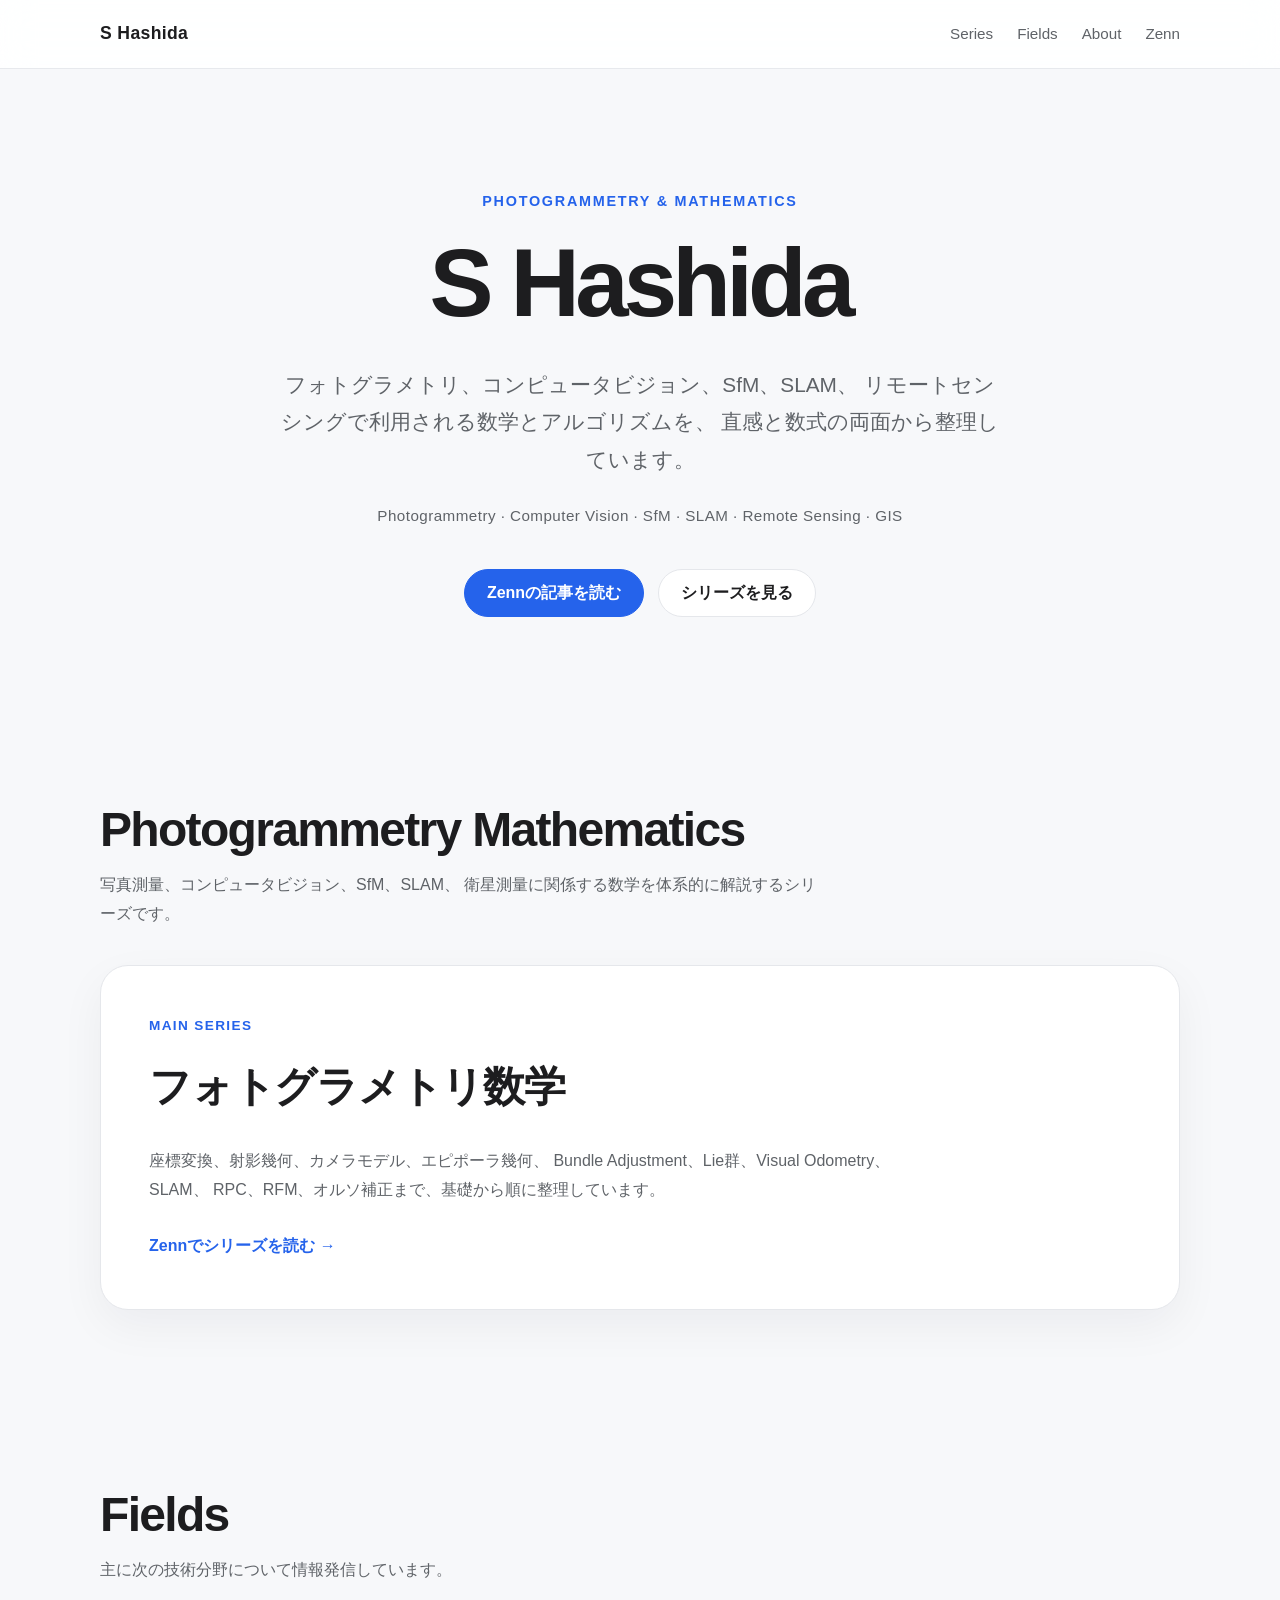
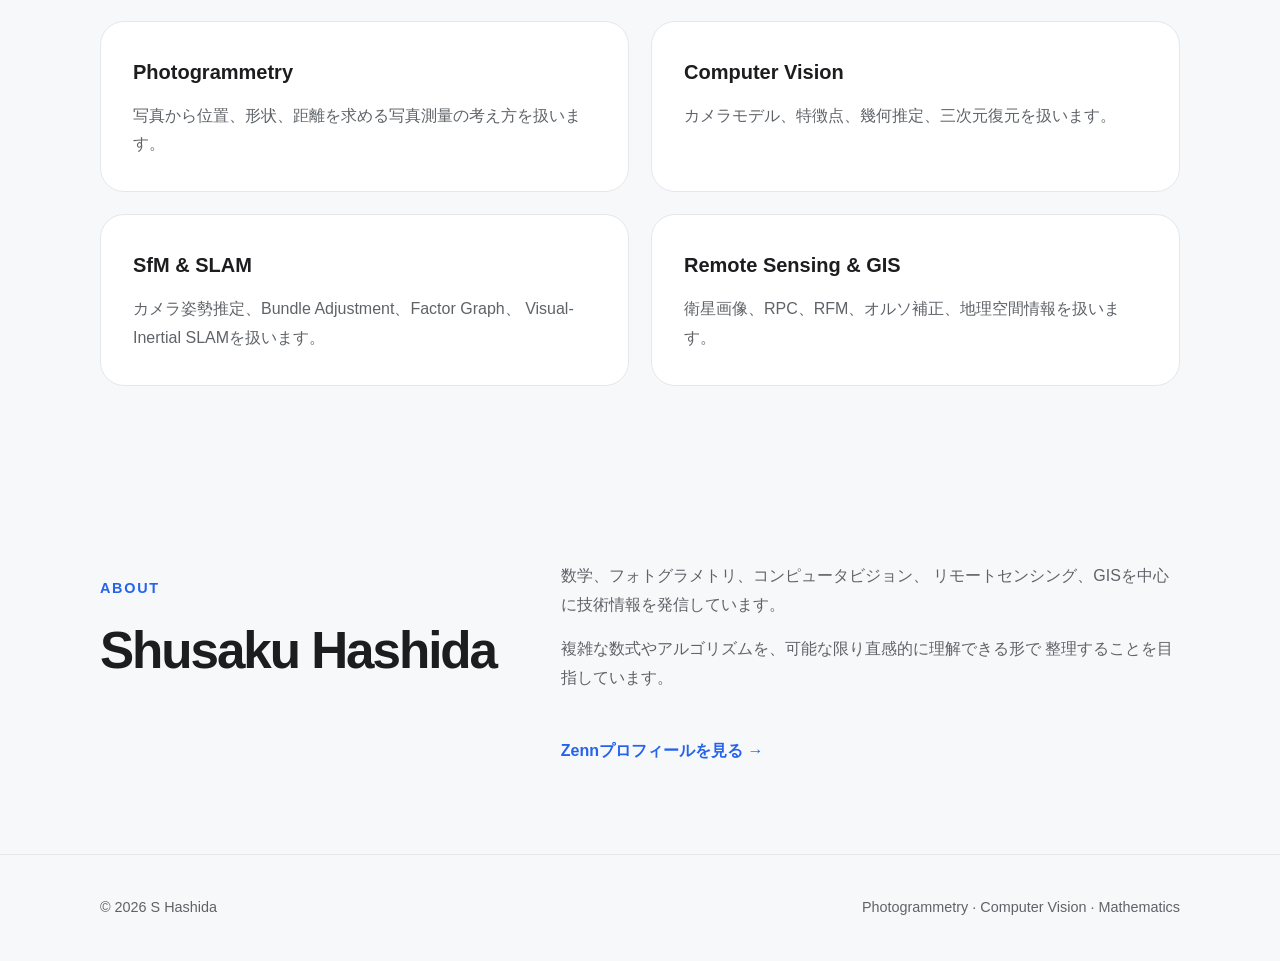
==== index.html @ d68ad39d "Update index.html" ====
<!DOCTYPE html>
<html lang="ja">
<head>
    <meta charset="UTF-8">

    <meta name="viewport" content="width=device-width, initial-scale=1.0">

    <title>S Hashida | Photogrammetry, Computer Vision and Mathematics</title>

    <meta
        name="description"
        content="S Hashidaによる、フォトグラメトリ、コンピュータビジョン、SfM、SLAM、リモートセンシング、数学に関する技術情報サイトです。"
    >

    <meta name="author" content="Shusaku Hashida">

    <style>
        :root {
            --background: #f7f8fa;
            --surface: #ffffff;
            --text: #1d1d1f;
            --subtext: #5f6368;
            --border: #e5e7eb;
            --accent: #2563eb;
            --accent-hover: #1d4ed8;
            --max-width: 1080px;
        }

        * {
            box-sizing: border-box;
        }

        html {
            scroll-behavior: smooth;
        }

        body {
            margin: 0;
            background: var(--background);
            color: var(--text);
            font-family:
                -apple-system,
                BlinkMacSystemFont,
                "Segoe UI",
                "Hiragino Kaku Gothic ProN",
                "Hiragino Sans",
                "Yu Gothic",
                Meiryo,
                sans-serif;
            line-height: 1.8;
        }

        a {
            color: inherit;
            text-decoration: none;
        }

        .container {
            width: min(calc(100% - 40px), var(--max-width));
            margin: 0 auto;
        }

        header {
            position: sticky;
            top: 0;
            z-index: 10;
            border-bottom: 1px solid rgba(229, 231, 235, 0.9);
            background: rgba(255, 255, 255, 0.88);
            backdrop-filter: blur(16px);
        }

        .header-inner {
            min-height: 68px;
            display: flex;
            align-items: center;
            justify-content: space-between;
            gap: 24px;
        }

        .logo {
            font-size: 1.1rem;
            font-weight: 700;
            letter-spacing: 0.02em;
        }

        nav {
            display: flex;
            align-items: center;
            gap: 24px;
            font-size: 0.95rem;
            color: var(--subtext);
        }

        nav a:hover {
            color: var(--text);
        }

        .hero {
            padding: 120px 0 96px;
            text-align: center;
        }

        .eyebrow {
            margin-bottom: 18px;
            color: var(--accent);
            font-size: 0.9rem;
            font-weight: 700;
            letter-spacing: 0.12em;
            text-transform: uppercase;
        }

        h1 {
            margin: 0;
            font-size: clamp(3rem, 9vw, 6rem);
            line-height: 1.05;
            letter-spacing: -0.05em;
        }

        .hero-description {
            max-width: 720px;
            margin: 32px auto 0;
            color: var(--subtext);
            font-size: clamp(1.05rem, 2.2vw, 1.3rem);
        }

        .keywords {
            margin-top: 24px;
            color: var(--subtext);
            font-size: 0.95rem;
            letter-spacing: 0.03em;
        }

        .buttons {
            display: flex;
            flex-wrap: wrap;
            justify-content: center;
            gap: 14px;
            margin-top: 40px;
        }

        .button {
            display: inline-flex;
            min-height: 48px;
            align-items: center;
            justify-content: center;
            padding: 0 22px;
            border: 1px solid var(--border);
            border-radius: 999px;
            background: var(--surface);
            font-weight: 600;
            transition:
                transform 0.2s ease,
                box-shadow 0.2s ease,
                background 0.2s ease;
        }

        .button:hover {
            transform: translateY(-2px);
            box-shadow: 0 10px 25px rgba(15, 23, 42, 0.09);
        }

        .button-primary {
            border-color: var(--accent);
            background: var(--accent);
            color: #ffffff;
        }

        .button-primary:hover {
            background: var(--accent-hover);
        }

        section {
            padding: 88px 0;
        }

        .section-heading {
            max-width: 720px;
            margin-bottom: 36px;
        }

        .section-heading h2 {
            margin: 0 0 12px;
            font-size: clamp(2rem, 5vw, 3rem);
            line-height: 1.2;
            letter-spacing: -0.035em;
        }

        .section-heading p {
            margin: 0;
            color: var(--subtext);
        }

        .feature {
            padding: 48px;
            border: 1px solid var(--border);
            border-radius: 28px;
            background: var(--surface);
            box-shadow: 0 16px 45px rgba(15, 23, 42, 0.05);
        }

        .feature-label {
            margin-bottom: 12px;
            color: var(--accent);
            font-size: 0.85rem;
            font-weight: 700;
            letter-spacing: 0.1em;
            text-transform: uppercase;
        }

        .feature h3 {
            margin: 0;
            font-size: clamp(1.8rem, 4vw, 2.6rem);
            letter-spacing: -0.03em;
        }

        .feature p {
            max-width: 760px;
            margin: 22px 0 0;
            color: var(--subtext);
        }

        .feature-link {
            display: inline-block;
            margin-top: 28px;
            color: var(--accent);
            font-weight: 700;
        }

        .feature-link:hover {
            text-decoration: underline;
        }

        .grid {
            display: grid;
            grid-template-columns: repeat(2, minmax(0, 1fr));
            gap: 22px;
        }

        .card {
            padding: 32px;
            border: 1px solid var(--border);
            border-radius: 24px;
            background: var(--surface);
        }

        .card h3 {
            margin: 0 0 12px;
            font-size: 1.25rem;
        }

        .card p {
            margin: 0;
            color: var(--subtext);
        }

        .about {
            display: grid;
            grid-template-columns: 0.8fr 1.2fr;
            gap: 48px;
            align-items: start;
        }

        .about-name {
            margin: 0;
            font-size: clamp(2rem, 5vw, 3.2rem);
            line-height: 1.2;
            letter-spacing: -0.04em;
        }

        .about-text p {
            margin-top: 0;
            color: var(--subtext);
        }

        footer {
            padding: 40px 0;
            border-top: 1px solid var(--border);
            color: var(--subtext);
            font-size: 0.9rem;
        }

        .footer-inner {
            display: flex;
            justify-content: space-between;
            gap: 20px;
        }

        @media (max-width: 760px) {
            nav {
                display: none;
            }

            .hero {
                padding: 88px 0 72px;
            }

            section {
                padding: 64px 0;
            }

            .feature {
                padding: 30px;
                border-radius: 22px;
            }

            .grid,
            .about {
                grid-template-columns: 1fr;
            }

            .footer-inner {
                flex-direction: column;
            }
        }
    </style>
</head>

<body>

<header>
    <div class="container header-inner">
        <a class="logo" href="#">S Hashida</a>

        <nav aria-label="メインナビゲーション">
            <a href="#series">Series</a>
            <a href="#fields">Fields</a>
            <a href="#about">About</a>
            <a href="https://zenn.dev/s_hashida" target="_blank" rel="noopener noreferrer">
                Zenn
            </a>
        </nav>
    </div>
</header>

<main>

    <section class="hero">
        <div class="container">
            <div class="eyebrow">Photogrammetry & Mathematics</div>

            <h1>S Hashida</h1>

            <p class="hero-description">
                フォトグラメトリ、コンピュータビジョン、SfM、SLAM、
                リモートセンシングで利用される数学とアルゴリズムを、
                直感と数式の両面から整理しています。
            </p>

            <p class="keywords">
                Photogrammetry · Computer Vision · SfM · SLAM · Remote Sensing · GIS
            </p>

            <div class="buttons">
                <a
                    class="button button-primary"
                    href="https://zenn.dev/s_hashida"
                    target="_blank"
                    rel="noopener noreferrer"
                >
                    Zennの記事を読む
                </a>

                <a class="button" href="#series">
                    シリーズを見る
                </a>
            </div>
        </div>
    </section>

    <section id="series">
        <div class="container">
            <div class="section-heading">
                <h2>Photogrammetry Mathematics</h2>

                <p>
                    写真測量、コンピュータビジョン、SfM、SLAM、
                    衛星測量に関係する数学を体系的に解説するシリーズです。
                </p>
            </div>

            <article class="feature">
                <div class="feature-label">Main Series</div>

                <h3>フォトグラメトリ数学</h3>

                <p>
                    座標変換、射影幾何、カメラモデル、エピポーラ幾何、
                    Bundle Adjustment、Lie群、Visual Odometry、SLAM、
                    RPC、RFM、オルソ補正まで、基礎から順に整理しています。
                </p>

                <a
                    class="feature-link"
                    href="https://zenn.dev/s_hashida"
                    target="_blank"
                    rel="noopener noreferrer"
                >
                    Zennでシリーズを読む →
                </a>
            </article>
        </div>
    </section>

    <section id="fields">
        <div class="container">
            <div class="section-heading">
                <h2>Fields</h2>

                <p>
                    主に次の技術分野について情報発信しています。
                </p>
            </div>

            <div class="grid">
                <article class="card">
                    <h3>Photogrammetry</h3>

                    <p>
                        写真から位置、形状、距離を求める写真測量の考え方を扱います。
                    </p>
                </article>

                <article class="card">
                    <h3>Computer Vision</h3>

                    <p>
                        カメラモデル、特徴点、幾何推定、三次元復元を扱います。
                    </p>
                </article>

                <article class="card">
                    <h3>SfM & SLAM</h3>

                    <p>
                        カメラ姿勢推定、Bundle Adjustment、Factor Graph、
                        Visual-Inertial SLAMを扱います。
                    </p>
                </article>

                <article class="card">
                    <h3>Remote Sensing & GIS</h3>

                    <p>
                        衛星画像、RPC、RFM、オルソ補正、地理空間情報を扱います。
                    </p>
                </article>
            </div>
        </div>
    </section>

    <section id="about">
        <div class="container about">
            <div>
                <p class="eyebrow">About</p>

                <h2 class="about-name">Shusaku Hashida</h2>
            </div>

            <div class="about-text">
                <p>
                    数学、フォトグラメトリ、コンピュータビジョン、
                    リモートセンシング、GISを中心に技術情報を発信しています。
                </p>

                <p>
                    複雑な数式やアルゴリズムを、可能な限り直感的に理解できる形で
                    整理することを目指しています。
                </p>

                <a
                    class="feature-link"
                    href="https://zenn.dev/s_hashida"
                    target="_blank"
                    rel="noopener noreferrer"
                >
                    Zennプロフィールを見る →
                </a>
            </div>
        </div>
    </section>

</main>

<footer>
    <div class="container footer-inner">
        <span>© 2026 S Hashida</span>

        <span>Photogrammetry · Computer Vision · Mathematics</span>
    </div>
</footer>

</body>
</html>
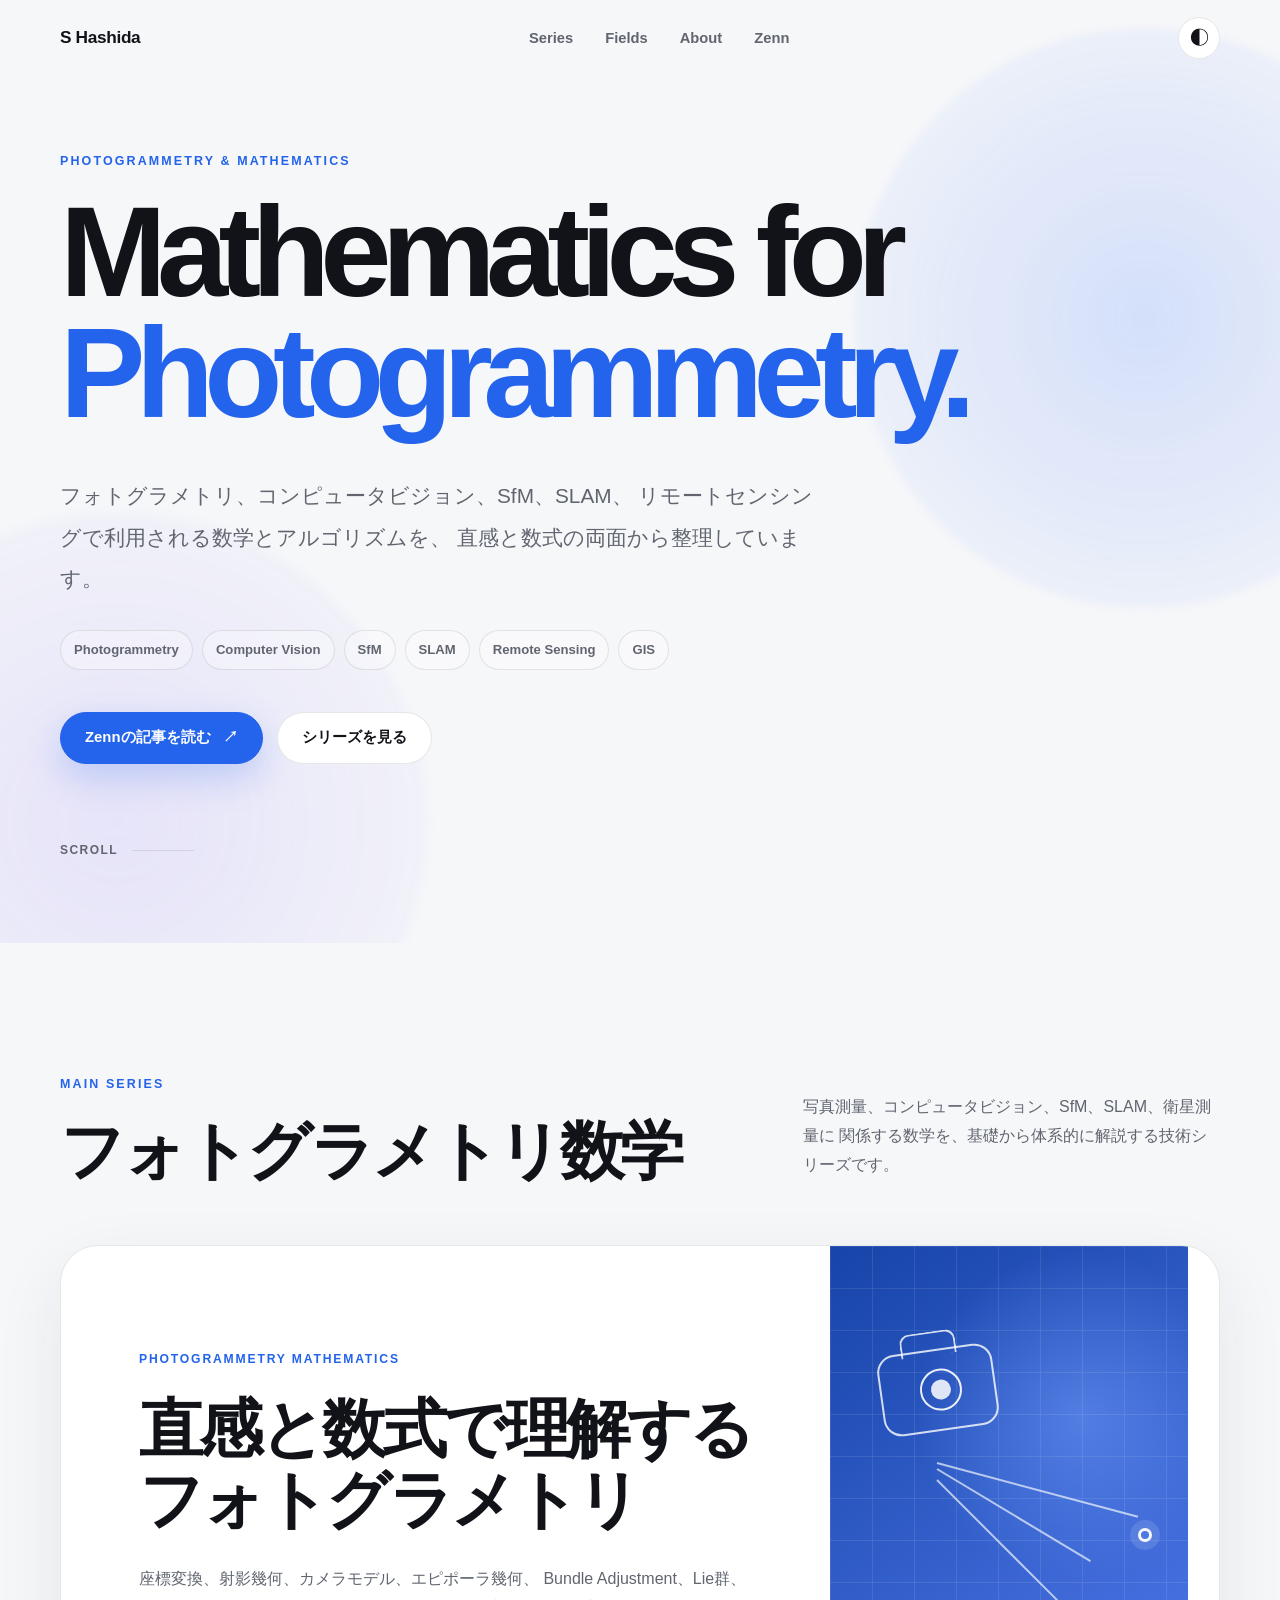
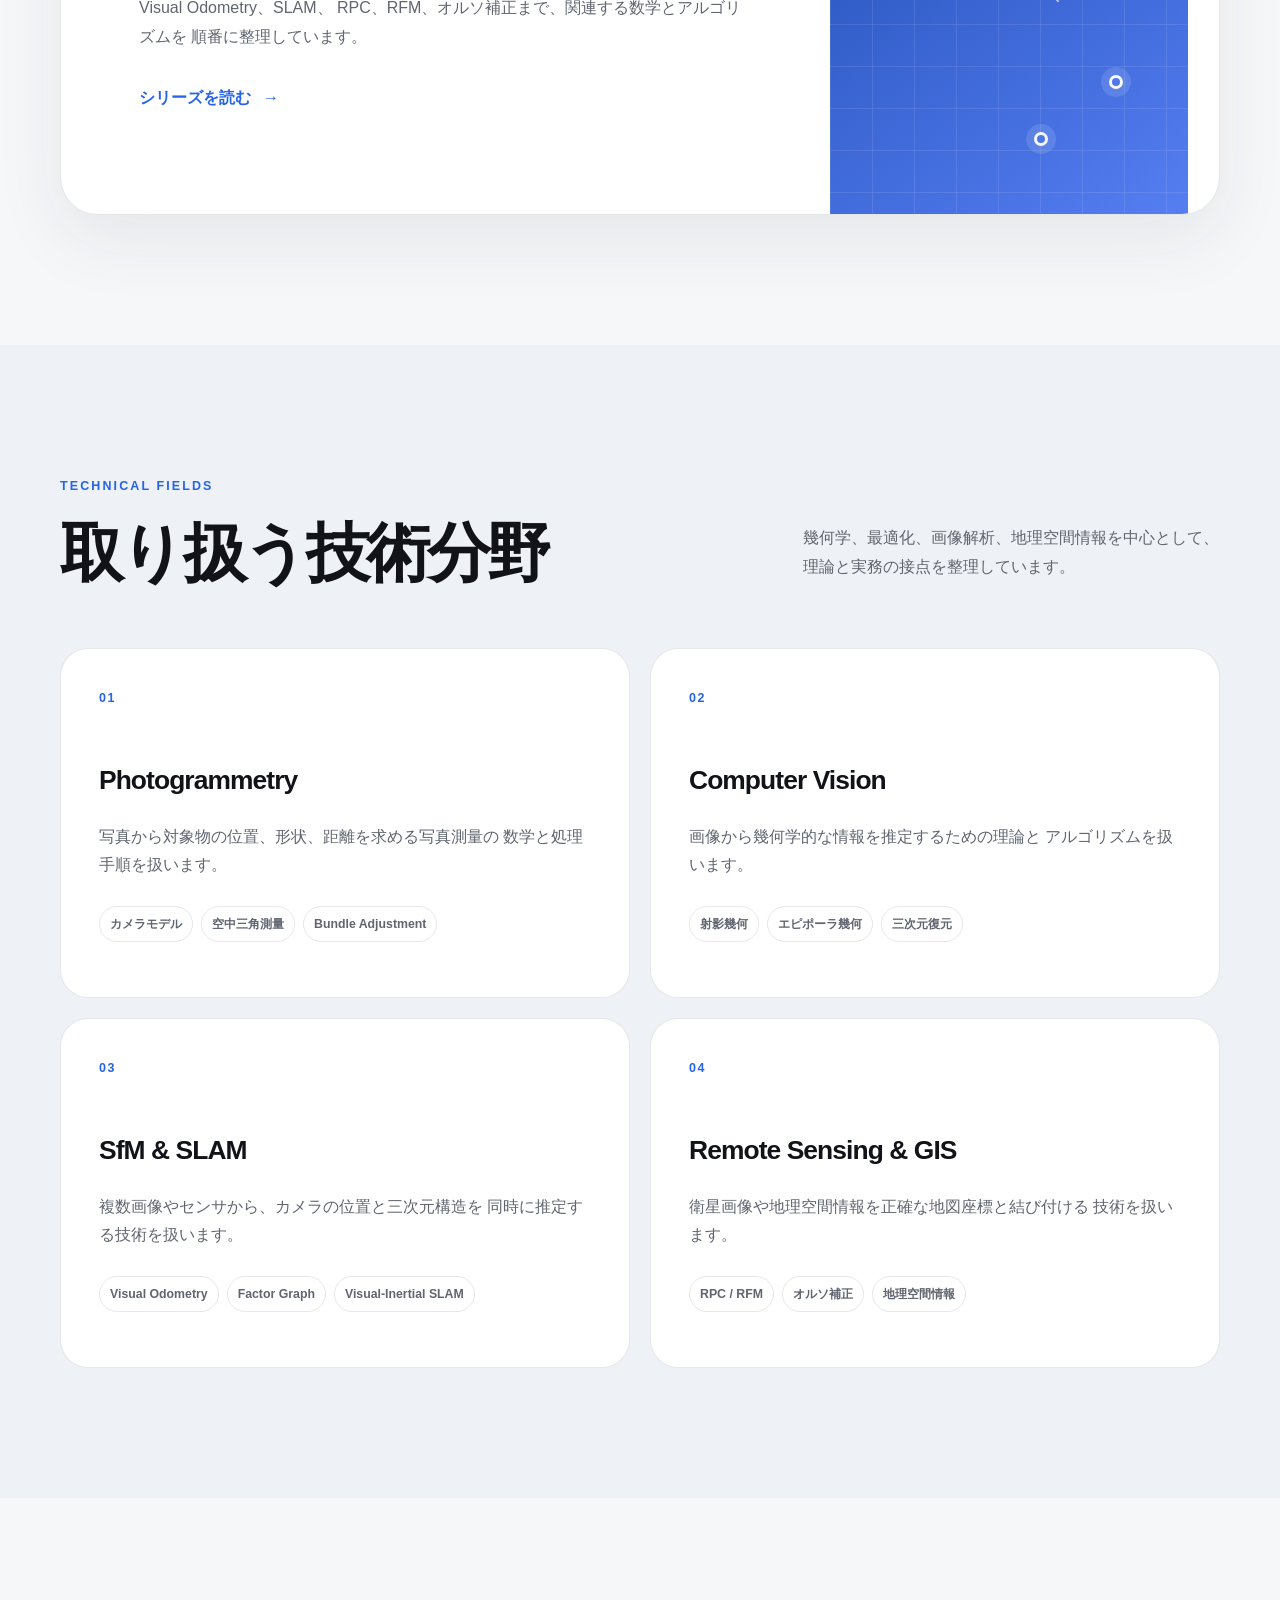
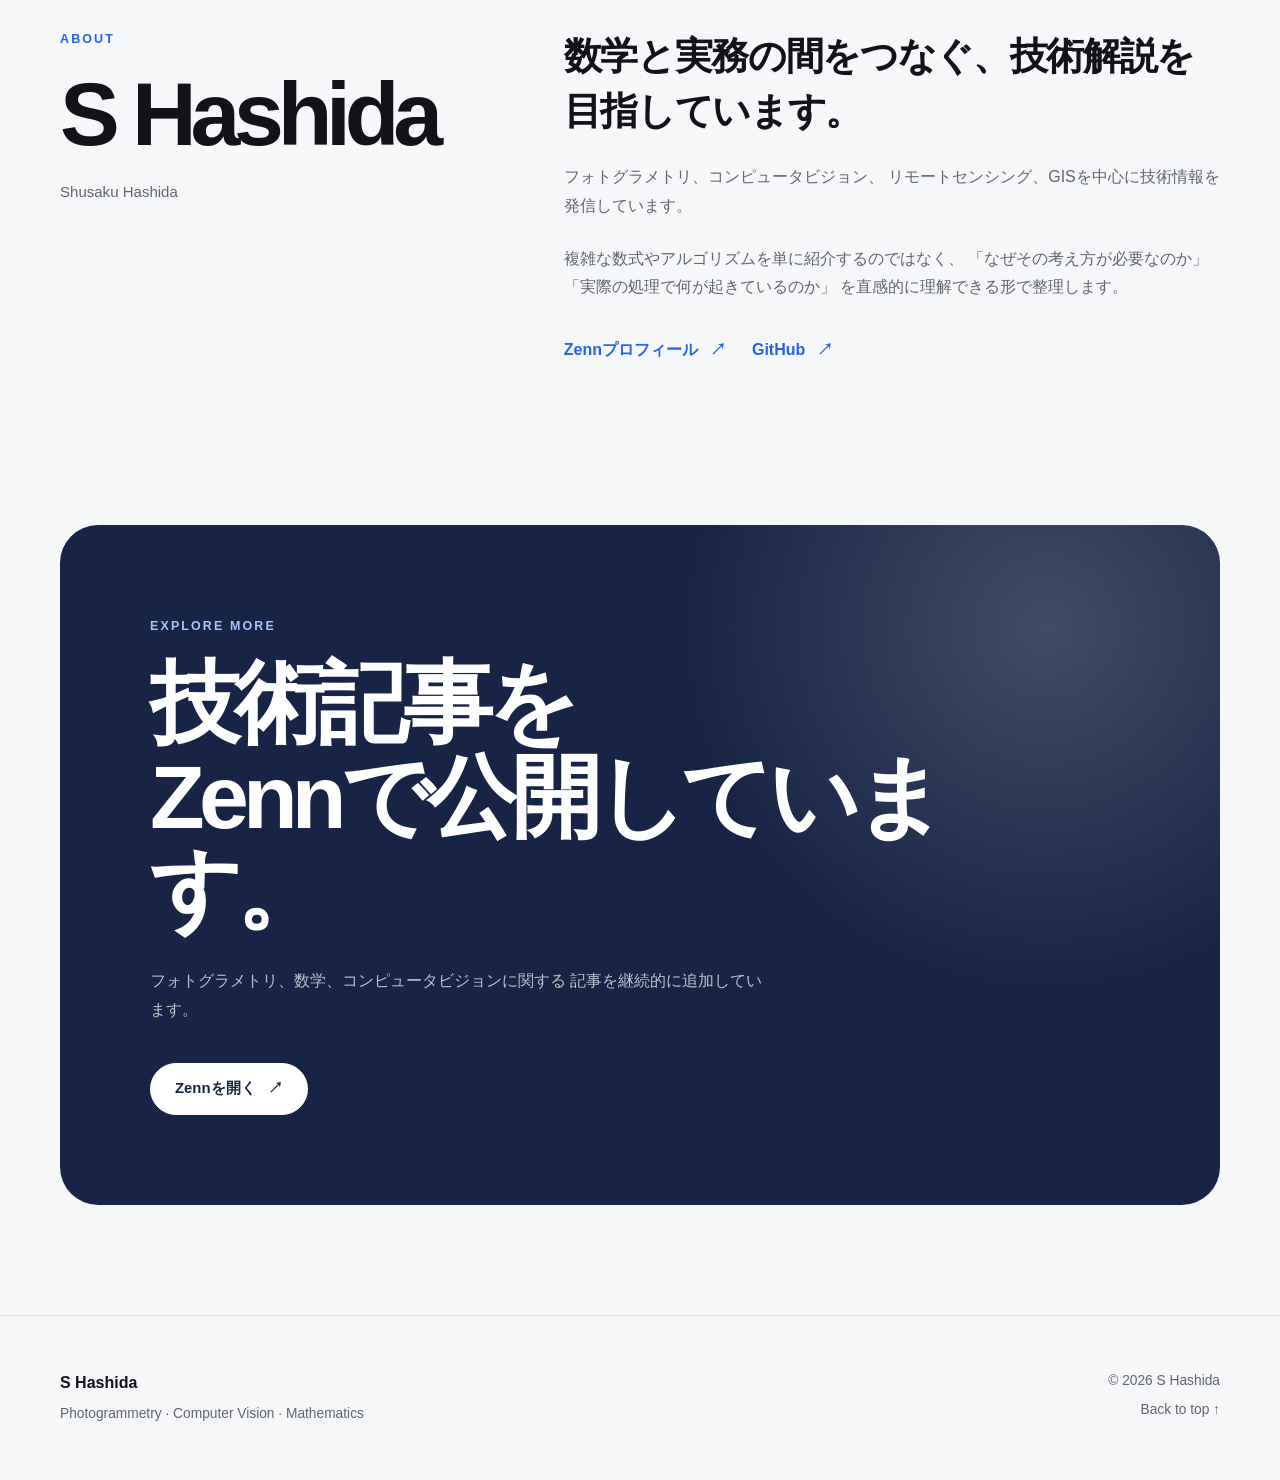
==== commit 320ce8bc: "Redesign portfolio top page" ====
--- a/index.html
+++ b/index.html
@@ -9,336 +9,105 @@
 
     <meta
         name="description"
-        content="S Hashidaによる、フォトグラメトリ、コンピュータビジョン、SfM、SLAM、リモートセンシング、数学に関する技術情報サイトです。"
+        content="S Hashidaによる、フォトグラメトリ、コンピュータビジョン、SfM、SLAM、リモートセンシング、GIS、数学に関する技術情報サイトです。"
     >
 
     <meta name="author" content="Shusaku Hashida">
 
-    <style>
-        :root {
-            --background: #f7f8fa;
-            --surface: #ffffff;
-            --text: #1d1d1f;
-            --subtext: #5f6368;
-            --border: #e5e7eb;
-            --accent: #2563eb;
-            --accent-hover: #1d4ed8;
-            --max-width: 1080px;
-        }
-
-        * {
-            box-sizing: border-box;
-        }
-
-        html {
-            scroll-behavior: smooth;
-        }
-
-        body {
-            margin: 0;
-            background: var(--background);
-            color: var(--text);
-            font-family:
-                -apple-system,
-                BlinkMacSystemFont,
-                "Segoe UI",
-                "Hiragino Kaku Gothic ProN",
-                "Hiragino Sans",
-                "Yu Gothic",
-                Meiryo,
-                sans-serif;
-            line-height: 1.8;
-        }
-
-        a {
-            color: inherit;
-            text-decoration: none;
-        }
-
-        .container {
-            width: min(calc(100% - 40px), var(--max-width));
-            margin: 0 auto;
-        }
-
-        header {
-            position: sticky;
-            top: 0;
-            z-index: 10;
-            border-bottom: 1px solid rgba(229, 231, 235, 0.9);
-            background: rgba(255, 255, 255, 0.88);
-            backdrop-filter: blur(16px);
-        }
-
-        .header-inner {
-            min-height: 68px;
-            display: flex;
-            align-items: center;
-            justify-content: space-between;
-            gap: 24px;
-        }
-
-        .logo {
-            font-size: 1.1rem;
-            font-weight: 700;
-            letter-spacing: 0.02em;
-        }
-
-        nav {
-            display: flex;
-            align-items: center;
-            gap: 24px;
-            font-size: 0.95rem;
-            color: var(--subtext);
-        }
-
-        nav a:hover {
-            color: var(--text);
-        }
-
-        .hero {
-            padding: 120px 0 96px;
-            text-align: center;
-        }
-
-        .eyebrow {
-            margin-bottom: 18px;
-            color: var(--accent);
-            font-size: 0.9rem;
-            font-weight: 700;
-            letter-spacing: 0.12em;
-            text-transform: uppercase;
-        }
-
-        h1 {
-            margin: 0;
-            font-size: clamp(3rem, 9vw, 6rem);
-            line-height: 1.05;
-            letter-spacing: -0.05em;
-        }
-
-        .hero-description {
-            max-width: 720px;
-            margin: 32px auto 0;
-            color: var(--subtext);
-            font-size: clamp(1.05rem, 2.2vw, 1.3rem);
-        }
-
-        .keywords {
-            margin-top: 24px;
-            color: var(--subtext);
-            font-size: 0.95rem;
-            letter-spacing: 0.03em;
-        }
-
-        .buttons {
-            display: flex;
-            flex-wrap: wrap;
-            justify-content: center;
-            gap: 14px;
-            margin-top: 40px;
-        }
-
-        .button {
-            display: inline-flex;
-            min-height: 48px;
-            align-items: center;
-            justify-content: center;
-            padding: 0 22px;
-            border: 1px solid var(--border);
-            border-radius: 999px;
-            background: var(--surface);
-            font-weight: 600;
-            transition:
-                transform 0.2s ease,
-                box-shadow 0.2s ease,
-                background 0.2s ease;
-        }
-
-        .button:hover {
-            transform: translateY(-2px);
-            box-shadow: 0 10px 25px rgba(15, 23, 42, 0.09);
-        }
-
-        .button-primary {
-            border-color: var(--accent);
-            background: var(--accent);
-            color: #ffffff;
-        }
-
-        .button-primary:hover {
-            background: var(--accent-hover);
-        }
-
-        section {
-            padding: 88px 0;
-        }
-
-        .section-heading {
-            max-width: 720px;
-            margin-bottom: 36px;
-        }
-
-        .section-heading h2 {
-            margin: 0 0 12px;
-            font-size: clamp(2rem, 5vw, 3rem);
-            line-height: 1.2;
-            letter-spacing: -0.035em;
-        }
-
-        .section-heading p {
-            margin: 0;
-            color: var(--subtext);
-        }
-
-        .feature {
-            padding: 48px;
-            border: 1px solid var(--border);
-            border-radius: 28px;
-            background: var(--surface);
-            box-shadow: 0 16px 45px rgba(15, 23, 42, 0.05);
-        }
-
-        .feature-label {
-            margin-bottom: 12px;
-            color: var(--accent);
-            font-size: 0.85rem;
-            font-weight: 700;
-            letter-spacing: 0.1em;
-            text-transform: uppercase;
-        }
-
-        .feature h3 {
-            margin: 0;
-            font-size: clamp(1.8rem, 4vw, 2.6rem);
-            letter-spacing: -0.03em;
-        }
-
-        .feature p {
-            max-width: 760px;
-            margin: 22px 0 0;
-            color: var(--subtext);
-        }
-
-        .feature-link {
-            display: inline-block;
-            margin-top: 28px;
-            color: var(--accent);
-            font-weight: 700;
-        }
-
-        .feature-link:hover {
-            text-decoration: underline;
-        }
-
-        .grid {
-            display: grid;
-            grid-template-columns: repeat(2, minmax(0, 1fr));
-            gap: 22px;
-        }
-
-        .card {
-            padding: 32px;
-            border: 1px solid var(--border);
-            border-radius: 24px;
-            background: var(--surface);
-        }
-
-        .card h3 {
-            margin: 0 0 12px;
-            font-size: 1.25rem;
-        }
-
-        .card p {
-            margin: 0;
-            color: var(--subtext);
-        }
-
-        .about {
-            display: grid;
-            grid-template-columns: 0.8fr 1.2fr;
-            gap: 48px;
-            align-items: start;
-        }
-
-        .about-name {
-            margin: 0;
-            font-size: clamp(2rem, 5vw, 3.2rem);
-            line-height: 1.2;
-            letter-spacing: -0.04em;
-        }
-
-        .about-text p {
-            margin-top: 0;
-            color: var(--subtext);
-        }
-
-        footer {
-            padding: 40px 0;
-            border-top: 1px solid var(--border);
-            color: var(--subtext);
-            font-size: 0.9rem;
-        }
-
-        .footer-inner {
-            display: flex;
-            justify-content: space-between;
-            gap: 20px;
-        }
-
-        @media (max-width: 760px) {
-            nav {
-                display: none;
-            }
-
-            .hero {
-                padding: 88px 0 72px;
-            }
-
-            section {
-                padding: 64px 0;
-            }
-
-            .feature {
-                padding: 30px;
-                border-radius: 22px;
-            }
-
-            .grid,
-            .about {
-                grid-template-columns: 1fr;
-            }
-
-            .footer-inner {
-                flex-direction: column;
-            }
-        }
-    </style>
+    <meta property="og:type" content="website">
+    <meta property="og:title" content="S Hashida">
+    <meta
+        property="og:description"
+        content="フォトグラメトリ、コンピュータビジョン、SfM、SLAM、リモートセンシングで利用される数学とアルゴリズムを整理しています。"
+    >
+    <meta
+        property="og:url"
+        content="https://shashida31-coder.github.io/portfolio/"
+    >
+
+    <link rel="stylesheet" href="css/style.css">
+
+    <script src="js/script.js" defer></script>
 </head>
 
 <body>
 
-<header>
+<header class="site-header">
     <div class="container header-inner">
-        <a class="logo" href="#">S Hashida</a>
-
-        <nav aria-label="メインナビゲーション">
+        <a class="site-logo" href="#top" aria-label="トップページへ戻る">
+            S Hashida
+        </a>
+
+        <nav class="desktop-nav" aria-label="メインナビゲーション">
             <a href="#series">Series</a>
             <a href="#fields">Fields</a>
             <a href="#about">About</a>
-            <a href="https://zenn.dev/s_hashida" target="_blank" rel="noopener noreferrer">
+            <a
+                href="https://zenn.dev/s_hashida"
+                target="_blank"
+                rel="noopener noreferrer"
+            >
                 Zenn
             </a>
         </nav>
+
+        <div class="header-actions">
+            <button
+                class="theme-button"
+                id="themeButton"
+                type="button"
+                aria-label="表示テーマを切り替える"
+            >
+                <span class="theme-icon" aria-hidden="true">◐</span>
+            </button>
+
+            <button
+                class="menu-button"
+                id="menuButton"
+                type="button"
+                aria-label="メニューを開く"
+                aria-expanded="false"
+                aria-controls="mobileNav"
+            >
+                <span></span>
+                <span></span>
+            </button>
+        </div>
     </div>
+
+    <nav
+        class="mobile-nav"
+        id="mobileNav"
+        aria-label="スマートフォン用ナビゲーション"
+    >
+        <a href="#series">Series</a>
+        <a href="#fields">Fields</a>
+        <a href="#about">About</a>
+        <a
+            href="https://zenn.dev/s_hashida"
+            target="_blank"
+            rel="noopener noreferrer"
+        >
+            Zenn
+        </a>
+    </nav>
 </header>
 
-<main>
+<main id="top">
 
     <section class="hero">
-        <div class="container">
-            <div class="eyebrow">Photogrammetry & Mathematics</div>
-
-            <h1>S Hashida</h1>
+        <div class="hero-decoration hero-decoration-one"></div>
+        <div class="hero-decoration hero-decoration-two"></div>
+
+        <div class="container hero-inner">
+            <p class="section-label">
+                Photogrammetry & Mathematics
+            </p>
+
+            <h1>
+                Mathematics for
+                <span>Photogrammetry.</span>
+            </h1>
 
             <p class="hero-description">
                 フォトグラメトリ、コンピュータビジョン、SfM、SLAM、
@@ -346,11 +115,16 @@
                 直感と数式の両面から整理しています。
             </p>
 
-            <p class="keywords">
-                Photogrammetry · Computer Vision · SfM · SLAM · Remote Sensing · GIS
-            </p>
-
-            <div class="buttons">
+            <div class="hero-keywords" aria-label="専門分野">
+                <span>Photogrammetry</span>
+                <span>Computer Vision</span>
+                <span>SfM</span>
+                <span>SLAM</span>
+                <span>Remote Sensing</span>
+                <span>GIS</span>
+            </div>
+
+            <div class="hero-actions">
                 <a
                     class="button button-primary"
                     href="https://zenn.dev/s_hashida"
@@ -358,136 +132,279 @@
                     rel="noopener noreferrer"
                 >
                     Zennの記事を読む
+                    <span aria-hidden="true">↗</span>
                 </a>
 
-                <a class="button" href="#series">
+                <a class="button button-secondary" href="#series">
                     シリーズを見る
                 </a>
             </div>
+
+            <a class="scroll-guide" href="#series">
+                <span>Scroll</span>
+                <span class="scroll-line"></span>
+            </a>
         </div>
     </section>
 
-    <section id="series">
+    <section class="section" id="series">
         <div class="container">
             <div class="section-heading">
-                <h2>Photogrammetry Mathematics</h2>
+                <div>
+                    <p class="section-label">Main Series</p>
+
+                    <h2>フォトグラメトリ数学</h2>
+                </div>
+
+                <p class="section-introduction">
+                    写真測量、コンピュータビジョン、SfM、SLAM、衛星測量に
+                    関係する数学を、基礎から体系的に解説する技術シリーズです。
+                </p>
+            </div>
+
+            <article class="series-card">
+                <div class="series-content">
+                    <p class="card-label">
+                        Photogrammetry Mathematics
+                    </p>
+
+                    <h3>
+                        直感と数式で理解する<br>
+                        フォトグラメトリ
+                    </h3>
+
+                    <p>
+                        座標変換、射影幾何、カメラモデル、エピポーラ幾何、
+                        Bundle Adjustment、Lie群、Visual Odometry、SLAM、
+                        RPC、RFM、オルソ補正まで、関連する数学とアルゴリズムを
+                        順番に整理しています。
+                    </p>
+
+                    <div class="series-actions">
+                        <a
+                            class="text-link"
+                            href="https://zenn.dev/s_hashida"
+                            target="_blank"
+                            rel="noopener noreferrer"
+                        >
+                            シリーズを読む
+                            <span aria-hidden="true">→</span>
+                        </a>
+                    </div>
+                </div>
+
+                <div class="series-visual" aria-hidden="true">
+                    <div class="visual-grid"></div>
+
+                    <div class="visual-camera">
+                        <span class="camera-lens"></span>
+                    </div>
+
+                    <div class="visual-point visual-point-one"></div>
+                    <div class="visual-point visual-point-two"></div>
+                    <div class="visual-point visual-point-three"></div>
+
+                    <div class="visual-line visual-line-one"></div>
+                    <div class="visual-line visual-line-two"></div>
+                    <div class="visual-line visual-line-three"></div>
+                </div>
+            </article>
+        </div>
+    </section>
+
+    <section class="section section-muted" id="fields">
+        <div class="container">
+            <div class="section-heading">
+                <div>
+                    <p class="section-label">Technical Fields</p>
+
+                    <h2>取り扱う技術分野</h2>
+                </div>
+
+                <p class="section-introduction">
+                    幾何学、最適化、画像解析、地理空間情報を中心として、
+                    理論と実務の接点を整理しています。
+                </p>
+            </div>
+
+            <div class="field-grid">
+                <article class="field-card">
+                    <div class="field-number">01</div>
+
+                    <h3>Photogrammetry</h3>
+
+                    <p>
+                        写真から対象物の位置、形状、距離を求める写真測量の
+                        数学と処理手順を扱います。
+                    </p>
+
+                    <ul>
+                        <li>カメラモデル</li>
+                        <li>空中三角測量</li>
+                        <li>Bundle Adjustment</li>
+                    </ul>
+                </article>
+
+                <article class="field-card">
+                    <div class="field-number">02</div>
+
+                    <h3>Computer Vision</h3>
+
+                    <p>
+                        画像から幾何学的な情報を推定するための理論と
+                        アルゴリズムを扱います。
+                    </p>
+
+                    <ul>
+                        <li>射影幾何</li>
+                        <li>エピポーラ幾何</li>
+                        <li>三次元復元</li>
+                    </ul>
+                </article>
+
+                <article class="field-card">
+                    <div class="field-number">03</div>
+
+                    <h3>SfM & SLAM</h3>
+
+                    <p>
+                        複数画像やセンサから、カメラの位置と三次元構造を
+                        同時に推定する技術を扱います。
+                    </p>
+
+                    <ul>
+                        <li>Visual Odometry</li>
+                        <li>Factor Graph</li>
+                        <li>Visual-Inertial SLAM</li>
+                    </ul>
+                </article>
+
+                <article class="field-card">
+                    <div class="field-number">04</div>
+
+                    <h3>Remote Sensing & GIS</h3>
+
+                    <p>
+                        衛星画像や地理空間情報を正確な地図座標と結び付ける
+                        技術を扱います。
+                    </p>
+
+                    <ul>
+                        <li>RPC / RFM</li>
+                        <li>オルソ補正</li>
+                        <li>地理空間情報</li>
+                    </ul>
+                </article>
+            </div>
+        </div>
+    </section>
+
+    <section class="section" id="about">
+        <div class="container about-layout">
+            <div class="about-heading">
+                <p class="section-label">About</p>
+
+                <h2>
+                    S Hashida
+                </h2>
+
+                <p class="about-name">
+                    Shusaku Hashida
+                </p>
+            </div>
+
+            <div class="about-content">
+                <p class="about-lead">
+                    数学と実務の間をつなぐ、技術解説を目指しています。
+                </p>
 
                 <p>
-                    写真測量、コンピュータビジョン、SfM、SLAM、
-                    衛星測量に関係する数学を体系的に解説するシリーズです。
-                </p>
-            </div>
-
-            <article class="feature">
-                <div class="feature-label">Main Series</div>
-
-                <h3>フォトグラメトリ数学</h3>
+                    フォトグラメトリ、コンピュータビジョン、
+                    リモートセンシング、GISを中心に技術情報を発信しています。
+                </p>
 
                 <p>
-                    座標変換、射影幾何、カメラモデル、エピポーラ幾何、
-                    Bundle Adjustment、Lie群、Visual Odometry、SLAM、
-                    RPC、RFM、オルソ補正まで、基礎から順に整理しています。
+                    複雑な数式やアルゴリズムを単に紹介するのではなく、
+                    「なぜその考え方が必要なのか」「実際の処理で何が起きているのか」
+                    を直感的に理解できる形で整理します。
+                </p>
+
+                <div class="about-links">
+                    <a
+                        class="text-link"
+                        href="https://zenn.dev/s_hashida"
+                        target="_blank"
+                        rel="noopener noreferrer"
+                    >
+                        Zennプロフィール
+                        <span aria-hidden="true">↗</span>
+                    </a>
+
+                    <a
+                        class="text-link"
+                        href="https://github.com/shashida31-coder"
+                        target="_blank"
+                        rel="noopener noreferrer"
+                    >
+                        GitHub
+                        <span aria-hidden="true">↗</span>
+                    </a>
+                </div>
+            </div>
+        </div>
+    </section>
+
+    <section class="contact-section">
+        <div class="container">
+            <div class="contact-card">
+                <p class="section-label">Explore More</p>
+
+                <h2>
+                    技術記事を<br>
+                    Zennで公開しています。
+                </h2>
+
+                <p>
+                    フォトグラメトリ、数学、コンピュータビジョンに関する
+                    記事を継続的に追加しています。
                 </p>
 
                 <a
-                    class="feature-link"
+                    class="button button-light"
                     href="https://zenn.dev/s_hashida"
                     target="_blank"
                     rel="noopener noreferrer"
                 >
-                    Zennでシリーズを読む →
+                    Zennを開く
+                    <span aria-hidden="true">↗</span>
                 </a>
-            </article>
+            </div>
         </div>
     </section>
 
-    <section id="fields">
-        <div class="container">
-            <div class="section-heading">
-                <h2>Fields</h2>
-
-                <p>
-                    主に次の技術分野について情報発信しています。
-                </p>
-            </div>
-
-            <div class="grid">
-                <article class="card">
-                    <h3>Photogrammetry</h3>
-
-                    <p>
-                        写真から位置、形状、距離を求める写真測量の考え方を扱います。
-                    </p>
-                </article>
-
-                <article class="card">
-                    <h3>Computer Vision</h3>
-
-                    <p>
-                        カメラモデル、特徴点、幾何推定、三次元復元を扱います。
-                    </p>
-                </article>
-
-                <article class="card">
-                    <h3>SfM & SLAM</h3>
-
-                    <p>
-                        カメラ姿勢推定、Bundle Adjustment、Factor Graph、
-                        Visual-Inertial SLAMを扱います。
-                    </p>
-                </article>
-
-                <article class="card">
-                    <h3>Remote Sensing & GIS</h3>
-
-                    <p>
-                        衛星画像、RPC、RFM、オルソ補正、地理空間情報を扱います。
-                    </p>
-                </article>
-            </div>
-        </div>
-    </section>
-
-    <section id="about">
-        <div class="container about">
-            <div>
-                <p class="eyebrow">About</p>
-
-                <h2 class="about-name">Shusaku Hashida</h2>
-            </div>
-
-            <div class="about-text">
-                <p>
-                    数学、フォトグラメトリ、コンピュータビジョン、
-                    リモートセンシング、GISを中心に技術情報を発信しています。
-                </p>
-
-                <p>
-                    複雑な数式やアルゴリズムを、可能な限り直感的に理解できる形で
-                    整理することを目指しています。
-                </p>
-
-                <a
-                    class="feature-link"
-                    href="https://zenn.dev/s_hashida"
-                    target="_blank"
-                    rel="noopener noreferrer"
-                >
-                    Zennプロフィールを見る →
-                </a>
-            </div>
-        </div>
-    </section>
-
 </main>
 
-<footer>
+<footer class="site-footer">
     <div class="container footer-inner">
-        <span>© 2026 S Hashida</span>
-
-        <span>Photogrammetry · Computer Vision · Mathematics</span>
+        <div>
+            <p class="footer-logo">S Hashida</p>
+
+            <p>
+                Photogrammetry · Computer Vision · Mathematics
+            </p>
+        </div>
+
+        <div class="footer-meta">
+            <p>
+                © <span id="currentYear">2026</span> S Hashida
+            </p>
+
+            <a href="#top">
+                Back to top ↑
+            </a>
+        </div>
     </div>
 </footer>
 
 </body>
-</html>
+</html>
--- a/css/style.css
+++ b/css/style.css
@@ -0,0 +1,920 @@
+:root {
+    --background: #f6f7f9;
+    --surface: #ffffff;
+    --surface-muted: #eef1f5;
+    --text: #111318;
+    --subtext: #60656f;
+    --border: rgba(17, 19, 24, 0.1);
+    --accent: #2463eb;
+    --accent-dark: #1747b5;
+    --header-background: rgba(246, 247, 249, 0.82);
+    --shadow: 0 24px 70px rgba(23, 32, 51, 0.08);
+    --max-width: 1160px;
+}
+
+html[data-theme="dark"] {
+    --background: #0d1016;
+    --surface: #151922;
+    --surface-muted: #11151d;
+    --text: #f4f6fa;
+    --subtext: #a5acb8;
+    --border: rgba(255, 255, 255, 0.1);
+    --accent: #7ca6ff;
+    --accent-dark: #a8c2ff;
+    --header-background: rgba(13, 16, 22, 0.82);
+    --shadow: 0 24px 70px rgba(0, 0, 0, 0.3);
+}
+
+* {
+    box-sizing: border-box;
+}
+
+html {
+    scroll-behavior: smooth;
+}
+
+body {
+    margin: 0;
+    overflow-x: hidden;
+    background: var(--background);
+    color: var(--text);
+    font-family:
+        Inter,
+        -apple-system,
+        BlinkMacSystemFont,
+        "Segoe UI",
+        "Hiragino Sans",
+        "Hiragino Kaku Gothic ProN",
+        "Yu Gothic",
+        Meiryo,
+        sans-serif;
+    line-height: 1.8;
+    transition:
+        background-color 0.25s ease,
+        color 0.25s ease;
+}
+
+body.menu-open {
+    overflow: hidden;
+}
+
+a {
+    color: inherit;
+    text-decoration: none;
+}
+
+button,
+a {
+    -webkit-tap-highlight-color: transparent;
+}
+
+button {
+    color: inherit;
+    font: inherit;
+}
+
+.container {
+    width: min(calc(100% - 48px), var(--max-width));
+    margin: 0 auto;
+}
+
+.site-header {
+    position: fixed;
+    top: 0;
+    left: 0;
+    z-index: 100;
+    width: 100%;
+    border-bottom: 1px solid transparent;
+    background: transparent;
+    transition:
+        background-color 0.25s ease,
+        border-color 0.25s ease,
+        box-shadow 0.25s ease;
+}
+
+.site-header.scrolled {
+    border-color: var(--border);
+    background: var(--header-background);
+    box-shadow: 0 6px 30px rgba(15, 23, 42, 0.04);
+    backdrop-filter: blur(20px);
+}
+
+.header-inner {
+    min-height: 76px;
+    display: flex;
+    align-items: center;
+    justify-content: space-between;
+    gap: 28px;
+}
+
+.site-logo {
+    position: relative;
+    z-index: 102;
+    font-size: 1.08rem;
+    font-weight: 750;
+    letter-spacing: -0.02em;
+}
+
+.desktop-nav {
+    display: flex;
+    align-items: center;
+    gap: 32px;
+    color: var(--subtext);
+    font-size: 0.92rem;
+    font-weight: 600;
+}
+
+.desktop-nav a {
+    transition: color 0.2s ease;
+}
+
+.desktop-nav a:hover {
+    color: var(--text);
+}
+
+.header-actions {
+    position: relative;
+    z-index: 102;
+    display: flex;
+    align-items: center;
+    gap: 10px;
+}
+
+.theme-button,
+.menu-button {
+    width: 42px;
+    height: 42px;
+    border: 1px solid var(--border);
+    border-radius: 50%;
+    background: var(--surface);
+    cursor: pointer;
+}
+
+.theme-button {
+    display: grid;
+    place-items: center;
+}
+
+.theme-icon {
+    font-size: 1.2rem;
+    line-height: 1;
+}
+
+.menu-button {
+    display: none;
+    position: relative;
+}
+
+.menu-button span {
+    position: absolute;
+    left: 12px;
+    width: 16px;
+    height: 1.5px;
+    background: var(--text);
+    transition:
+        transform 0.25s ease,
+        top 0.25s ease;
+}
+
+.menu-button span:first-child {
+    top: 16px;
+}
+
+.menu-button span:last-child {
+    top: 23px;
+}
+
+.menu-button.active span:first-child {
+    top: 20px;
+    transform: rotate(45deg);
+}
+
+.menu-button.active span:last-child {
+    top: 20px;
+    transform: rotate(-45deg);
+}
+
+.mobile-nav {
+    display: none;
+}
+
+.hero {
+    position: relative;
+    min-height: 100vh;
+    overflow: hidden;
+    display: flex;
+    align-items: center;
+    padding: 150px 0 80px;
+}
+
+.hero-inner {
+    position: relative;
+    z-index: 2;
+}
+
+.hero-decoration {
+    position: absolute;
+    border-radius: 50%;
+    filter: blur(4px);
+    pointer-events: none;
+}
+
+.hero-decoration-one {
+    top: 3%;
+    right: -12%;
+    width: 580px;
+    height: 580px;
+    background:
+        radial-gradient(
+            circle,
+            rgba(57, 116, 255, 0.18),
+            rgba(57, 116, 255, 0)
+        );
+}
+
+.hero-decoration-two {
+    bottom: -20%;
+    left: -15%;
+    width: 620px;
+    height: 620px;
+    background:
+        radial-gradient(
+            circle,
+            rgba(116, 91, 255, 0.12),
+            rgba(116, 91, 255, 0)
+        );
+}
+
+.section-label {
+    margin: 0 0 20px;
+    color: var(--accent);
+    font-size: 0.78rem;
+    font-weight: 800;
+    letter-spacing: 0.17em;
+    text-transform: uppercase;
+}
+
+.hero h1 {
+    max-width: 1000px;
+    margin: 0;
+    font-size: clamp(4rem, 10vw, 8.5rem);
+    font-weight: 720;
+    line-height: 0.94;
+    letter-spacing: -0.075em;
+}
+
+.hero h1 span {
+    display: block;
+    color: var(--accent);
+}
+
+.hero-description {
+    max-width: 770px;
+    margin: 42px 0 0;
+    color: var(--subtext);
+    font-size: clamp(1.05rem, 2vw, 1.3rem);
+    line-height: 2;
+}
+
+.hero-keywords {
+    display: flex;
+    flex-wrap: wrap;
+    gap: 9px;
+    margin-top: 30px;
+}
+
+.hero-keywords span {
+    padding: 7px 13px;
+    border: 1px solid var(--border);
+    border-radius: 999px;
+    background: rgba(255, 255, 255, 0.3);
+    color: var(--subtext);
+    font-size: 0.82rem;
+    font-weight: 600;
+}
+
+html[data-theme="dark"] .hero-keywords span {
+    background: rgba(255, 255, 255, 0.025);
+}
+
+.hero-actions {
+    display: flex;
+    flex-wrap: wrap;
+    gap: 14px;
+    margin-top: 42px;
+}
+
+.button {
+    min-height: 52px;
+    display: inline-flex;
+    align-items: center;
+    justify-content: center;
+    gap: 12px;
+    padding: 0 24px;
+    border: 1px solid var(--border);
+    border-radius: 999px;
+    font-size: 0.93rem;
+    font-weight: 750;
+    transition:
+        transform 0.2s ease,
+        box-shadow 0.2s ease,
+        background-color 0.2s ease;
+}
+
+.button:hover {
+    transform: translateY(-2px);
+}
+
+.button-primary {
+    border-color: var(--accent);
+    background: var(--accent);
+    color: #ffffff;
+    box-shadow: 0 14px 35px rgba(36, 99, 235, 0.22);
+}
+
+.button-primary:hover {
+    background: var(--accent-dark);
+}
+
+.button-secondary {
+    background: var(--surface);
+}
+
+.button-secondary:hover {
+    box-shadow: var(--shadow);
+}
+
+.scroll-guide {
+    display: inline-flex;
+    align-items: center;
+    gap: 14px;
+    margin-top: 76px;
+    color: var(--subtext);
+    font-size: 0.75rem;
+    font-weight: 700;
+    letter-spacing: 0.12em;
+    text-transform: uppercase;
+}
+
+.scroll-line {
+    display: inline-block;
+    width: 62px;
+    height: 1px;
+    background: var(--border);
+}
+
+.section {
+    padding: 130px 0;
+}
+
+.section-muted {
+    background: var(--surface-muted);
+}
+
+.section-heading {
+    display: grid;
+    grid-template-columns: minmax(0, 1.25fr) minmax(280px, 0.75fr);
+    gap: 48px;
+    align-items: end;
+    margin-bottom: 58px;
+}
+
+.section-heading h2 {
+    margin: 0;
+    font-size: clamp(2.6rem, 5vw, 4.6rem);
+    line-height: 1.12;
+    letter-spacing: -0.055em;
+
+    /* 日本語の単語途中で不自然に改行されるのを防ぐ */
+    word-break: keep-all;
+    overflow-wrap: normal;
+}
+
+.section-introduction {
+    margin: 0 0 8px;
+    color: var(--subtext);
+}
+
+.series-card {
+    min-height: 570px;
+    overflow: hidden;
+    display: grid;
+    grid-template-columns: 1.08fr 0.92fr;
+    border: 1px solid var(--border);
+    border-radius: 38px;
+    background: var(--surface);
+    box-shadow: var(--shadow);
+}
+
+.series-content {
+    display: flex;
+    flex-direction: column;
+    justify-content: center;
+    padding: clamp(38px, 7vw, 78px);
+}
+
+.card-label {
+    margin: 0 0 24px;
+    color: var(--accent);
+    font-size: 0.76rem;
+    font-weight: 800;
+    letter-spacing: 0.15em;
+    text-transform: uppercase;
+}
+
+.series-content h3 {
+    margin: 0;
+    font-size: clamp(2.2rem, 5vw, 4.3rem);
+    line-height: 1.1;
+    letter-spacing: -0.055em;
+    word-break: keep-all;
+    overflow-wrap: normal;
+}
+
+.series-content > p:not(.card-label) {
+    max-width: 620px;
+    margin: 30px 0 0;
+    color: var(--subtext);
+}
+
+.series-actions {
+    margin-top: 32px;
+}
+
+.text-link {
+    display: inline-flex;
+    align-items: center;
+    gap: 12px;
+    color: var(--accent);
+    font-weight: 750;
+}
+
+.text-link span {
+    transition: transform 0.2s ease;
+}
+
+.text-link:hover span {
+    transform: translateX(4px);
+}
+
+.series-visual {
+    position: relative;
+    min-height: 480px;
+    overflow: hidden;
+    background:
+        radial-gradient(
+            circle at 70% 30%,
+            rgba(115, 159, 255, 0.5),
+            transparent 35%
+        ),
+        linear-gradient(145deg, #1644a8, #557ef2);
+}
+
+.visual-grid {
+    position: absolute;
+    inset: 0;
+    opacity: 0.16;
+    background-image:
+        linear-gradient(rgba(255, 255, 255, 0.6) 1px, transparent 1px),
+        linear-gradient(90deg, rgba(255, 255, 255, 0.6) 1px, transparent 1px);
+    background-size: 42px 42px;
+}
+
+.visual-camera {
+    position: absolute;
+    top: 18%;
+    left: 14%;
+    width: 116px;
+    height: 82px;
+    border: 2px solid rgba(255, 255, 255, 0.8);
+    border-radius: 18px;
+    transform: rotate(-8deg);
+}
+
+.visual-camera::before {
+    content: "";
+    position: absolute;
+    top: -20px;
+    left: 24px;
+    width: 52px;
+    height: 22px;
+    border: 2px solid rgba(255, 255, 255, 0.8);
+    border-bottom: 0;
+    border-radius: 10px 10px 0 0;
+}
+
+.camera-lens {
+    position: absolute;
+    top: 18px;
+    left: 38px;
+    width: 42px;
+    height: 42px;
+    border: 2px solid rgba(255, 255, 255, 0.9);
+    border-radius: 50%;
+}
+
+.camera-lens::after {
+    content: "";
+    position: absolute;
+    inset: 9px;
+    border-radius: 50%;
+    background: rgba(255, 255, 255, 0.85);
+}
+
+.visual-point {
+    position: absolute;
+    width: 14px;
+    height: 14px;
+    border: 3px solid rgba(255, 255, 255, 0.95);
+    border-radius: 50%;
+    background: #4d78e6;
+    box-shadow: 0 0 0 8px rgba(255, 255, 255, 0.12);
+}
+
+.visual-point-one {
+    right: 18%;
+    bottom: 22%;
+}
+
+.visual-point-two {
+    right: 39%;
+    bottom: 12%;
+}
+
+.visual-point-three {
+    right: 10%;
+    bottom: 48%;
+}
+
+.visual-line {
+    position: absolute;
+    height: 2px;
+    background: rgba(255, 255, 255, 0.65);
+    transform-origin: left center;
+}
+
+.visual-line-one {
+    top: 39%;
+    left: 30%;
+    width: 50%;
+    transform: rotate(31deg);
+}
+
+.visual-line-two {
+    top: 41%;
+    left: 30%;
+    width: 48%;
+    transform: rotate(45deg);
+}
+
+.visual-line-three {
+    top: 38%;
+    left: 30%;
+    width: 58%;
+    transform: rotate(15deg);
+}
+
+.field-grid {
+    display: grid;
+    grid-template-columns: repeat(2, minmax(0, 1fr));
+    gap: 20px;
+}
+
+.field-card {
+    min-height: 350px;
+    padding: 38px;
+    border: 1px solid var(--border);
+    border-radius: 28px;
+    background: var(--surface);
+    transition:
+        transform 0.25s ease,
+        box-shadow 0.25s ease;
+}
+
+.field-card:hover {
+    transform: translateY(-5px);
+    box-shadow: var(--shadow);
+}
+
+.field-number {
+    margin-bottom: 48px;
+    color: var(--accent);
+    font-size: 0.78rem;
+    font-weight: 800;
+    letter-spacing: 0.12em;
+}
+
+.field-card h3 {
+    margin: 0;
+    font-size: 1.65rem;
+    letter-spacing: -0.035em;
+}
+
+.field-card p {
+    margin: 18px 0 0;
+    color: var(--subtext);
+}
+
+.field-card ul {
+    display: flex;
+    flex-wrap: wrap;
+    gap: 8px;
+    margin: 26px 0 0;
+    padding: 0;
+    list-style: none;
+}
+
+.field-card li {
+    padding: 6px 10px;
+    border: 1px solid var(--border);
+    border-radius: 999px;
+    color: var(--subtext);
+    font-size: 0.77rem;
+    font-weight: 650;
+}
+
+.about-layout {
+    display: grid;
+    grid-template-columns: 0.75fr 1.25fr;
+    gap: 110px;
+}
+
+.about-heading h2 {
+    margin: 0;
+    font-size: clamp(3rem, 7vw, 6rem);
+    line-height: 1;
+    letter-spacing: -0.07em;
+}
+
+.about-name {
+    margin: 18px 0 0;
+    color: var(--subtext);
+    font-size: 0.94rem;
+}
+
+.about-content {
+    max-width: 680px;
+}
+
+.about-content p {
+    margin: 0 0 24px;
+    color: var(--subtext);
+}
+
+.about-content .about-lead {
+    color: var(--text);
+    font-size: clamp(1.6rem, 3vw, 2.4rem);
+    font-weight: 650;
+    line-height: 1.45;
+    letter-spacing: -0.035em;
+}
+
+.about-links {
+    display: flex;
+    flex-wrap: wrap;
+    gap: 26px;
+    margin-top: 34px;
+}
+
+.contact-section {
+    padding: 30px 0 110px;
+}
+
+.contact-card {
+    padding: clamp(42px, 8vw, 90px);
+    border-radius: 38px;
+    background:
+        radial-gradient(
+            circle at 85% 15%,
+            rgba(255, 255, 255, 0.18),
+            transparent 32%
+        ),
+        #172445;
+    color: #ffffff;
+}
+
+.contact-card .section-label {
+    color: #a9c3ff;
+}
+
+.contact-card h2 {
+    max-width: 800px;
+    margin: 0;
+    font-size: clamp(2.6rem, 7vw, 5.6rem);
+    line-height: 1.04;
+    letter-spacing: -0.065em;
+}
+
+.contact-card p:not(.section-label) {
+    max-width: 620px;
+    margin: 30px 0 0;
+    color: rgba(255, 255, 255, 0.72);
+}
+
+.button-light {
+    margin-top: 38px;
+    border-color: #ffffff;
+    background: #ffffff;
+    color: #172445;
+}
+
+.site-footer {
+    padding: 48px 0;
+    border-top: 1px solid var(--border);
+}
+
+.footer-inner {
+    display: flex;
+    justify-content: space-between;
+    gap: 40px;
+    color: var(--subtext);
+    font-size: 0.86rem;
+}
+
+.footer-inner p {
+    margin: 5px 0;
+}
+
+.footer-logo {
+    color: var(--text);
+    font-size: 1rem;
+    font-weight: 800;
+}
+
+.footer-meta {
+    text-align: right;
+}
+
+.footer-meta a:hover {
+    color: var(--text);
+}
+
+@media (max-width: 900px) {
+    .desktop-nav {
+        display: none;
+    }
+
+    .menu-button {
+        display: block;
+    }
+
+    .mobile-nav {
+        position: fixed;
+        inset: 0;
+        z-index: 101;
+        display: flex;
+        visibility: hidden;
+        flex-direction: column;
+        justify-content: center;
+        gap: 22px;
+        padding: 80px 28px;
+        background: var(--background);
+        opacity: 0;
+        transform: translateY(-10px);
+        transition:
+            opacity 0.25s ease,
+            transform 0.25s ease,
+            visibility 0.25s ease;
+    }
+
+    .mobile-nav.open {
+        visibility: visible;
+        opacity: 1;
+        transform: translateY(0);
+    }
+
+    .mobile-nav a {
+        font-size: 2rem;
+        font-weight: 700;
+        letter-spacing: -0.04em;
+    }
+
+    .section-heading,
+    .series-card,
+    .about-layout {
+        grid-template-columns: 1fr;
+    }
+
+    .section-heading,
+    .about-layout {
+        gap: 44px;
+    }
+
+    .series-visual {
+        min-height: 410px;
+    }
+}
+
+@media (max-width: 680px) {
+    .container {
+        width: min(calc(100% - 32px), var(--max-width));
+    }
+
+    .header-inner {
+        min-height: 66px;
+    }
+
+    .hero {
+        min-height: auto;
+        padding: 140px 0 80px;
+    }
+
+    .hero h1 {
+        font-size: clamp(3.5rem, 18vw, 5.4rem);
+    }
+
+    .hero-description {
+        margin-top: 30px;
+        line-height: 1.85;
+    }
+
+    .hero-actions {
+        align-items: stretch;
+        flex-direction: column;
+    }
+
+    .button {
+        width: 100%;
+    }
+
+    .scroll-guide {
+        margin-top: 52px;
+    }
+
+    .section {
+        padding: 90px 0;
+    }
+
+    .section-heading {
+        margin-bottom: 38px;
+    }
+
+    .section-heading h2 {
+        font-size: clamp(2.7rem, 14vw, 4rem);
+    }
+
+    .series-card,
+    .contact-card {
+        border-radius: 26px;
+    }
+
+    .series-content {
+        padding: 34px 26px 40px;
+    }
+
+    .series-content h3 {
+        font-size: 2.45rem;
+    }
+
+    .series-visual {
+        min-height: 330px;
+    }
+
+    .field-grid {
+        grid-template-columns: 1fr;
+    }
+
+    .field-card {
+        min-height: auto;
+        padding: 30px;
+    }
+
+    .field-number {
+        margin-bottom: 30px;
+    }
+
+    .about-layout {
+        gap: 48px;
+    }
+
+    .contact-section {
+        padding-bottom: 70px;
+    }
+
+    .contact-card {
+        padding: 48px 27px;
+    }
+
+    .footer-inner {
+        flex-direction: column;
+    }
+
+    .footer-meta {
+        text-align: left;
+    }
+}
+
+@media (prefers-reduced-motion: reduce) {
+    html {
+        scroll-behavior: auto;
+    }
+
+    *,
+    *::before,
+    *::after {
+        scroll-behavior: auto !important;
+        transition-duration: 0.01ms !important;
+        animation-duration: 0.01ms !important;
+        animation-iteration-count: 1 !important;
+    }
+}
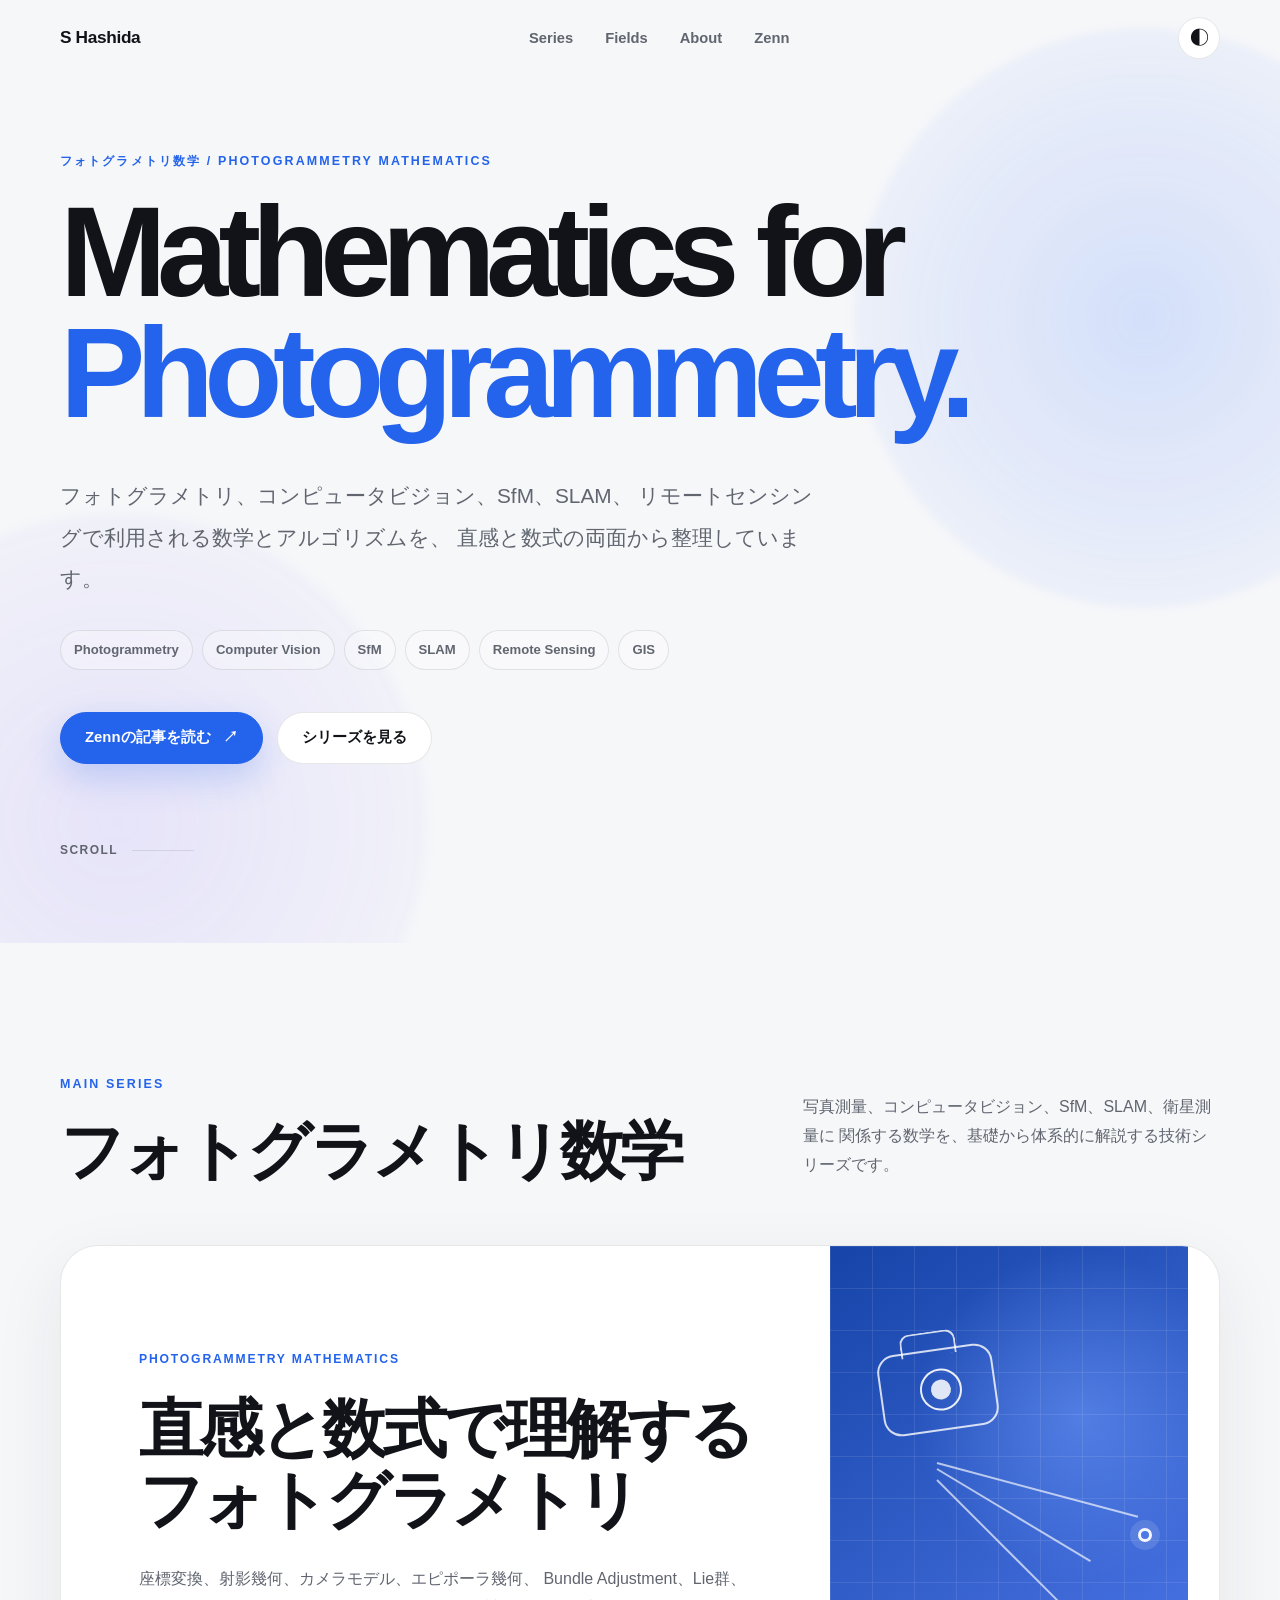
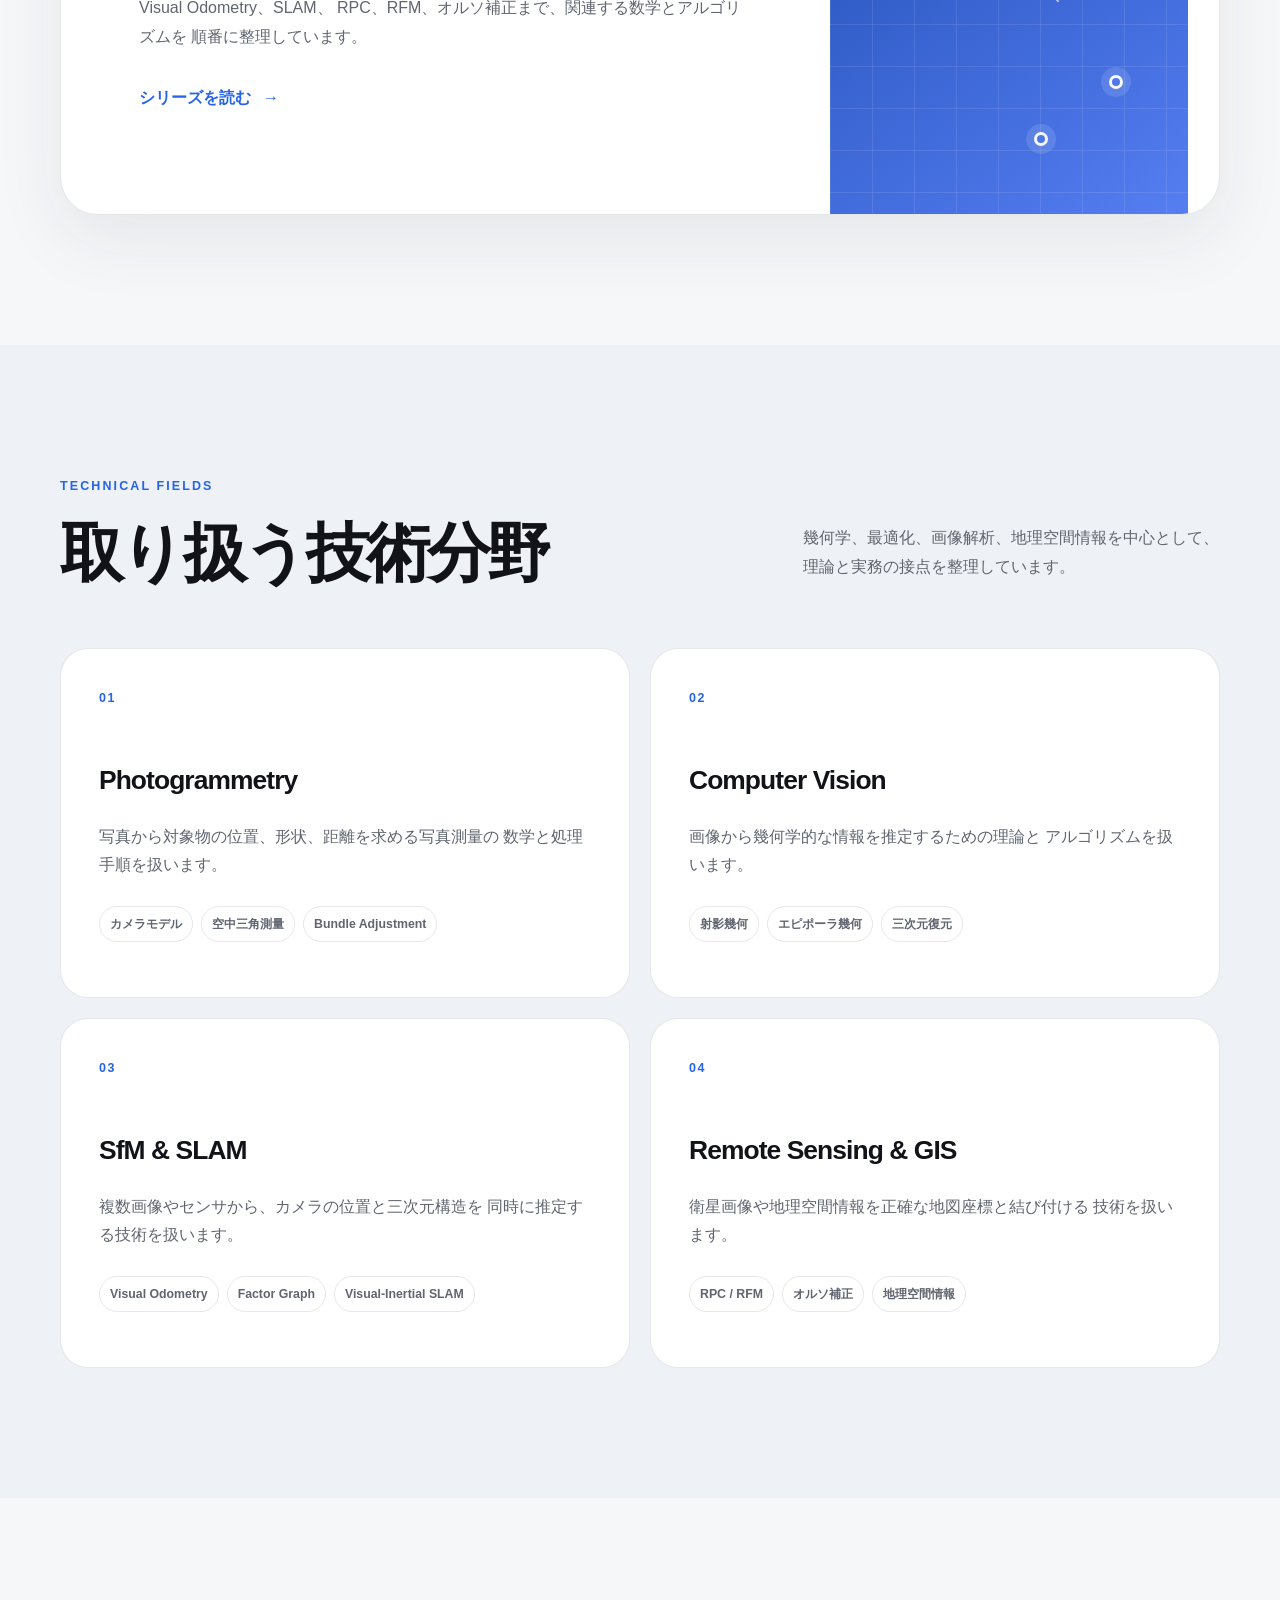
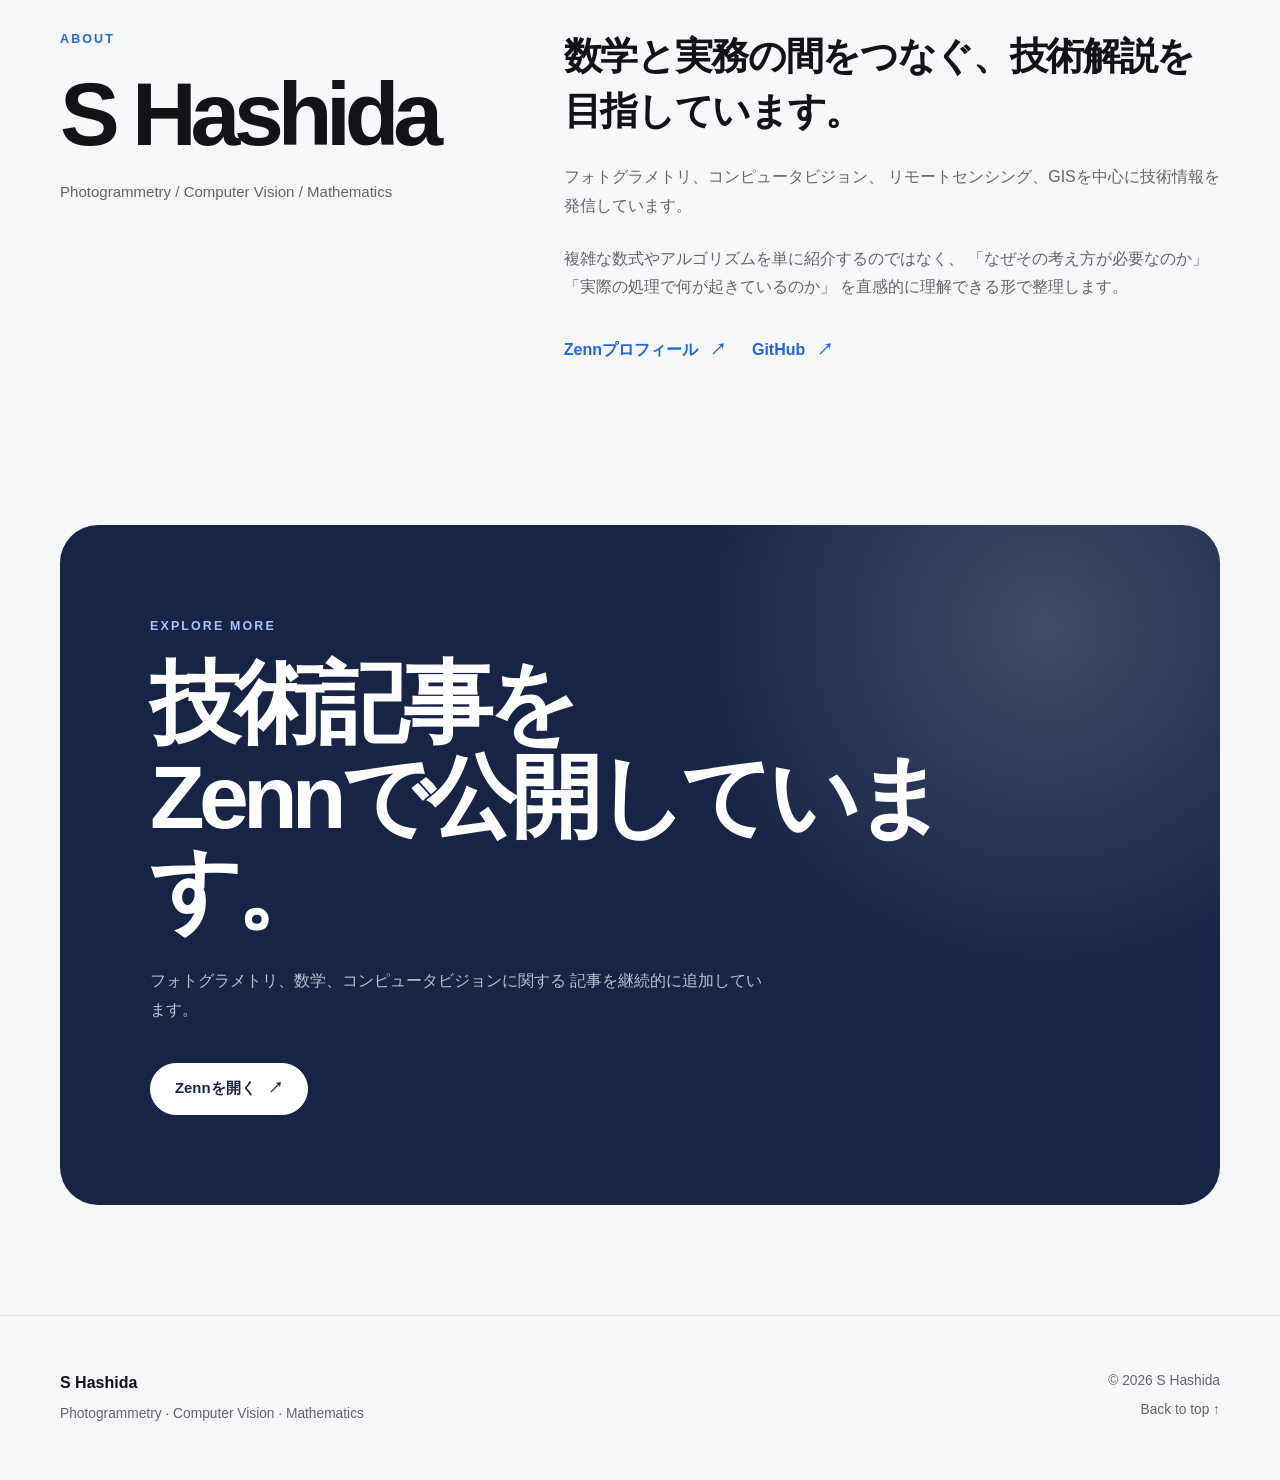
==== commit d579637f: "Update index.html" ====
--- a/index.html
+++ b/index.html
@@ -5,17 +5,20 @@
 
     <meta name="viewport" content="width=device-width, initial-scale=1.0">
 
-    <title>S Hashida | Photogrammetry, Computer Vision and Mathematics</title>
+    <title>S Hashida | フォトグラメトリ数学</title>
 
     <meta
         name="description"
         content="S Hashidaによる、フォトグラメトリ、コンピュータビジョン、SfM、SLAM、リモートセンシング、GIS、数学に関する技術情報サイトです。"
     >
 
-    <meta name="author" content="Shusaku Hashida">
+    <meta name="author" content="S Hashida">
 
     <meta property="og:type" content="website">
-    <meta property="og:title" content="S Hashida">
+    <meta
+        property="og:description"
+        content="フォトグラメトリ、コンピュータビジョン、SfM、SLAM、衛星測量で利用される数学とアルゴリズムを、直感と数式の両面から整理しています。"
+    >
     <meta
         property="og:description"
         content="フォトグラメトリ、コンピュータビジョン、SfM、SLAM、リモートセンシングで利用される数学とアルゴリズムを整理しています。"
@@ -101,7 +104,7 @@
 
         <div class="container hero-inner">
             <p class="section-label">
-                Photogrammetry & Mathematics
+                フォトグラメトリ数学 / Photogrammetry Mathematics
             </p>
 
             <h1>
@@ -183,7 +186,7 @@
                     <div class="series-actions">
                         <a
                             class="text-link"
-                            href="https://zenn.dev/s_hashida"
+                            href="https://zenn.dev/s_hashida/articles/d0e5e635e1ba0e"
                             target="_blank"
                             rel="noopener noreferrer"
                         >
@@ -309,7 +312,7 @@
                 </h2>
 
                 <p class="about-name">
-                    Shusaku Hashida
+                    Photogrammetry / Computer Vision / Mathematics
                 </p>
             </div>
 
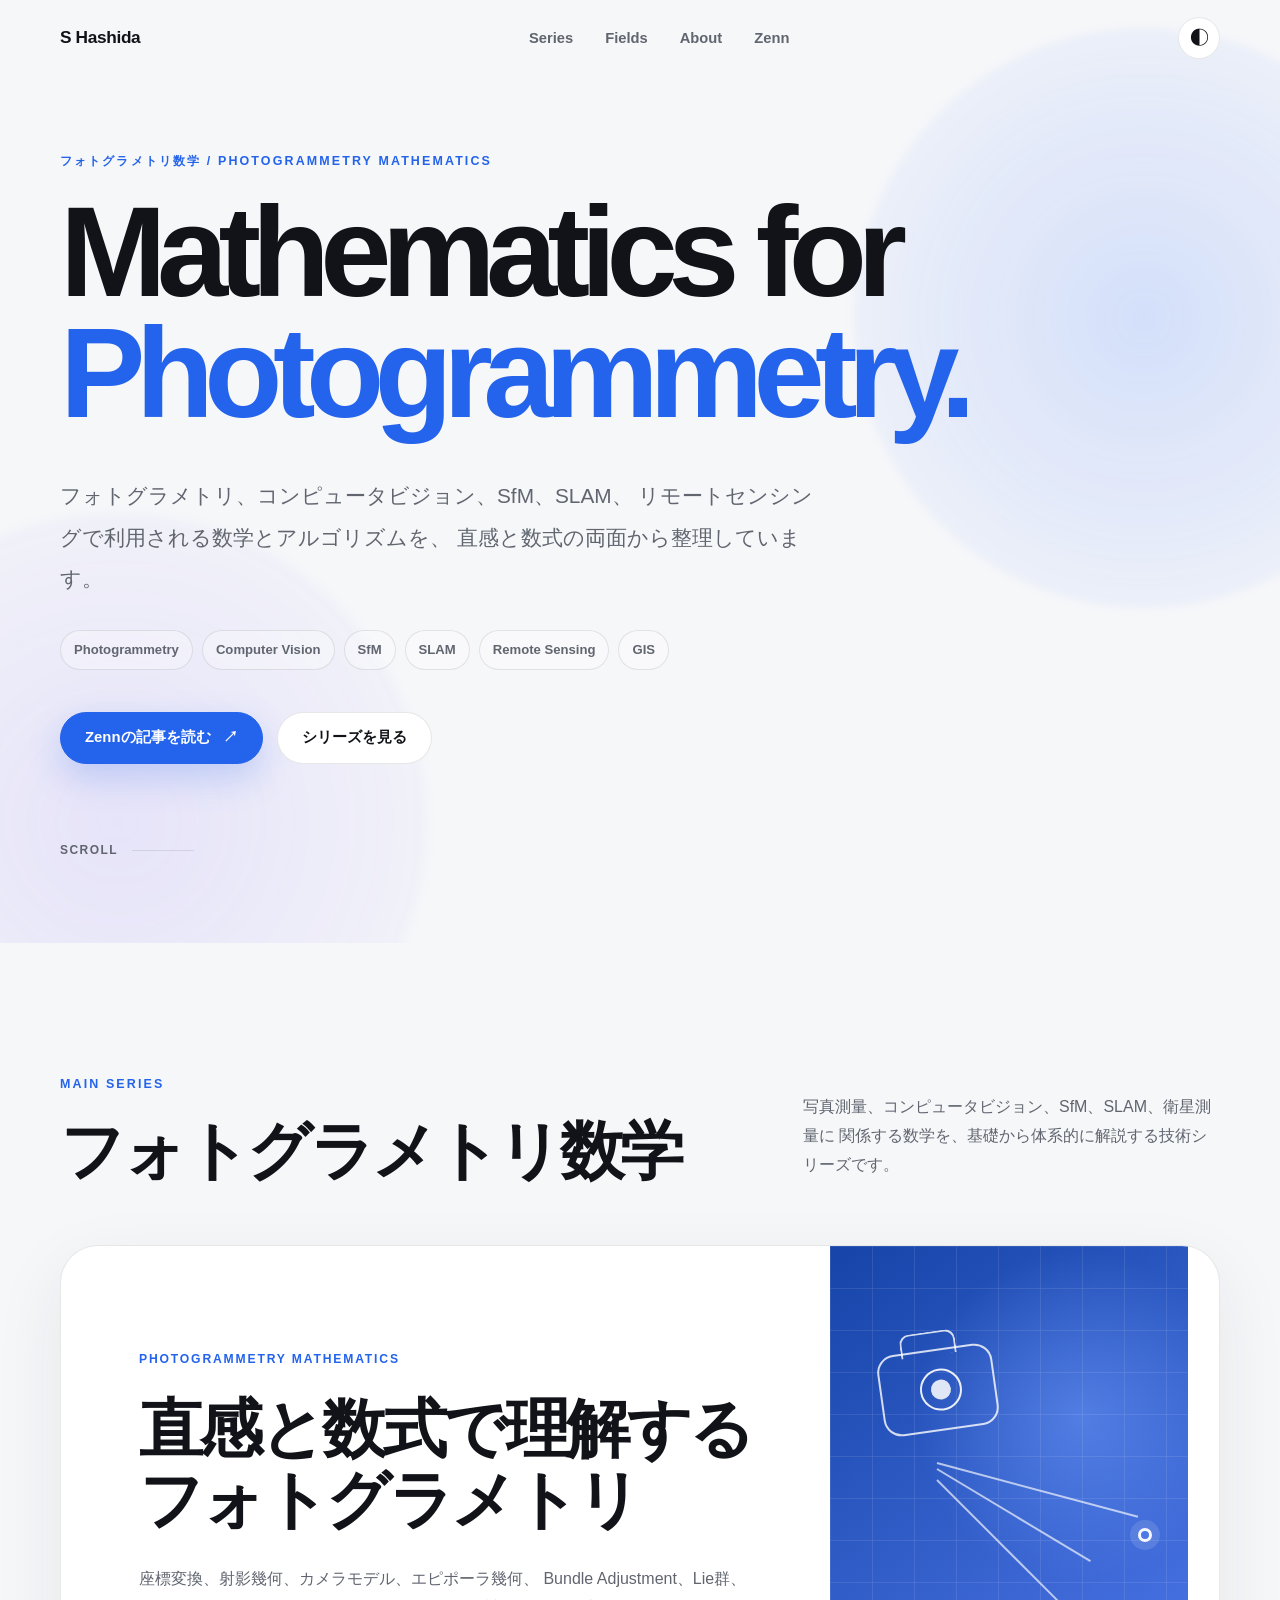
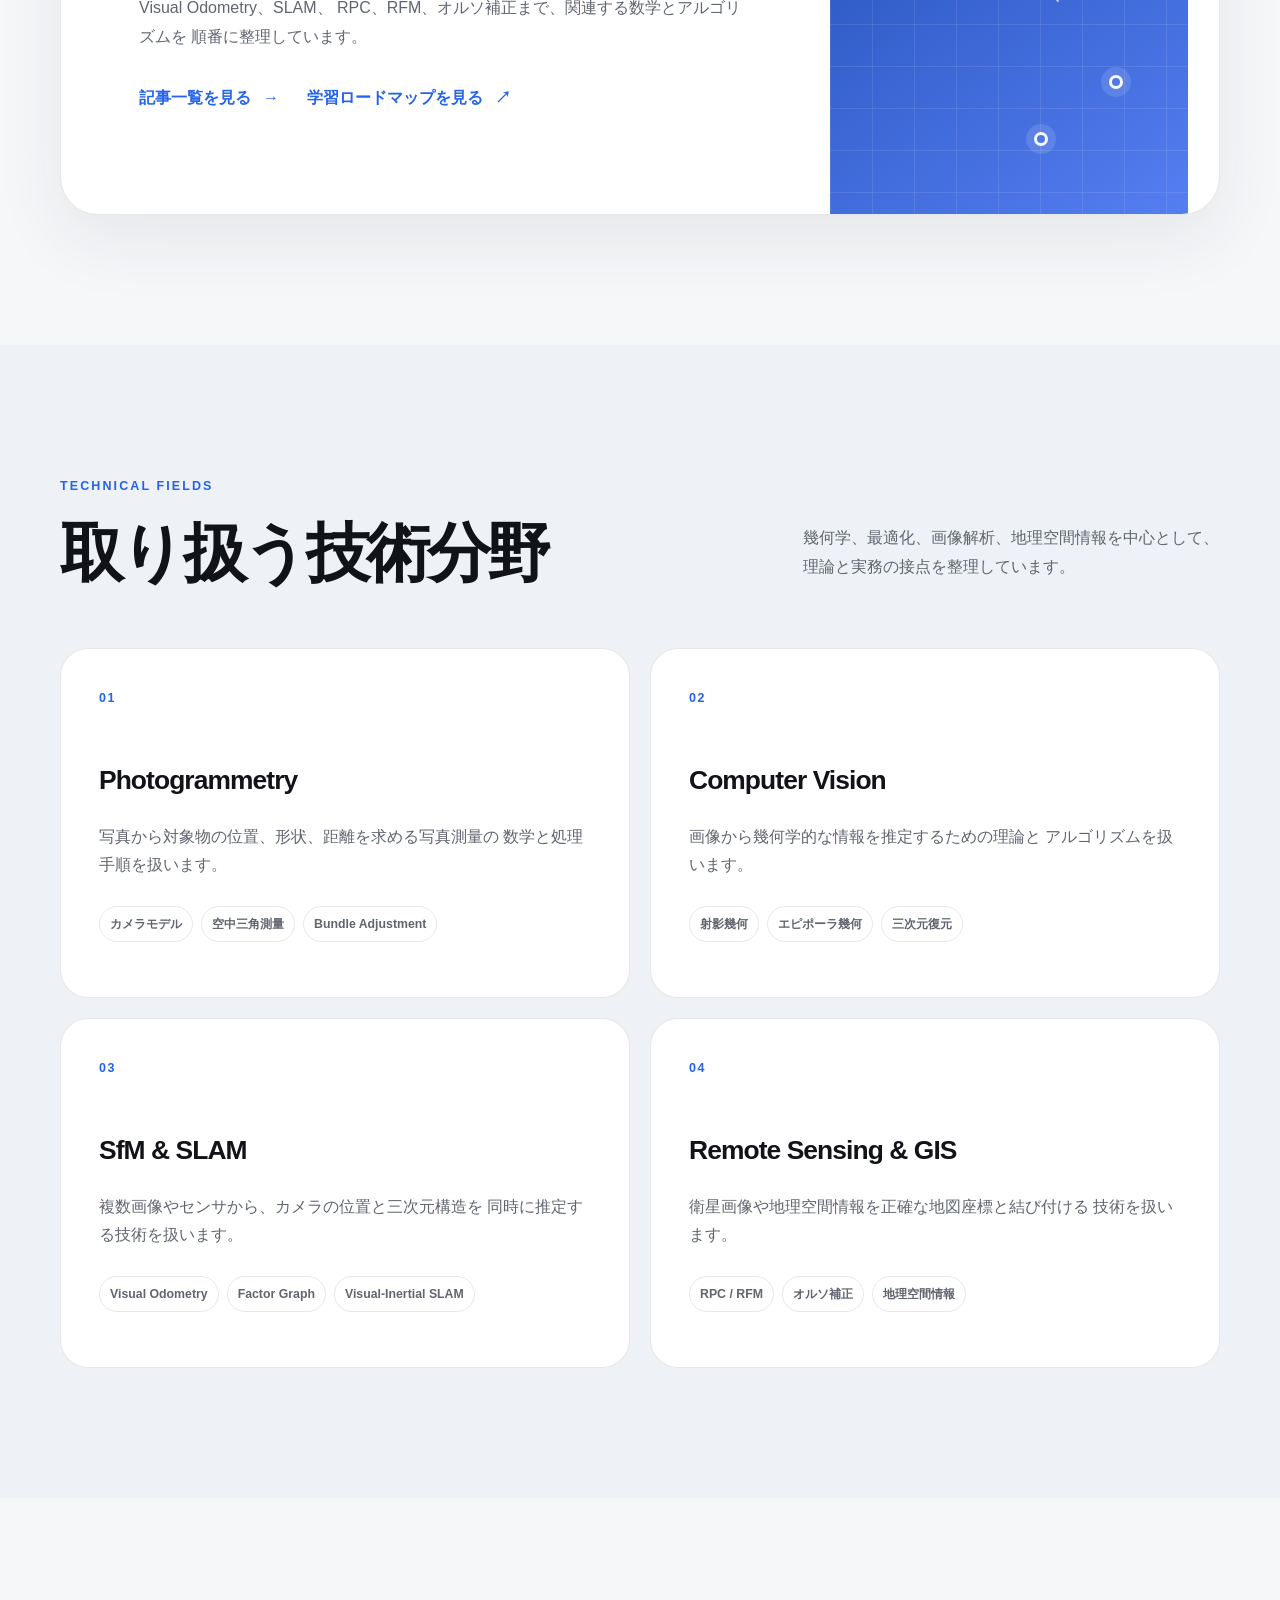
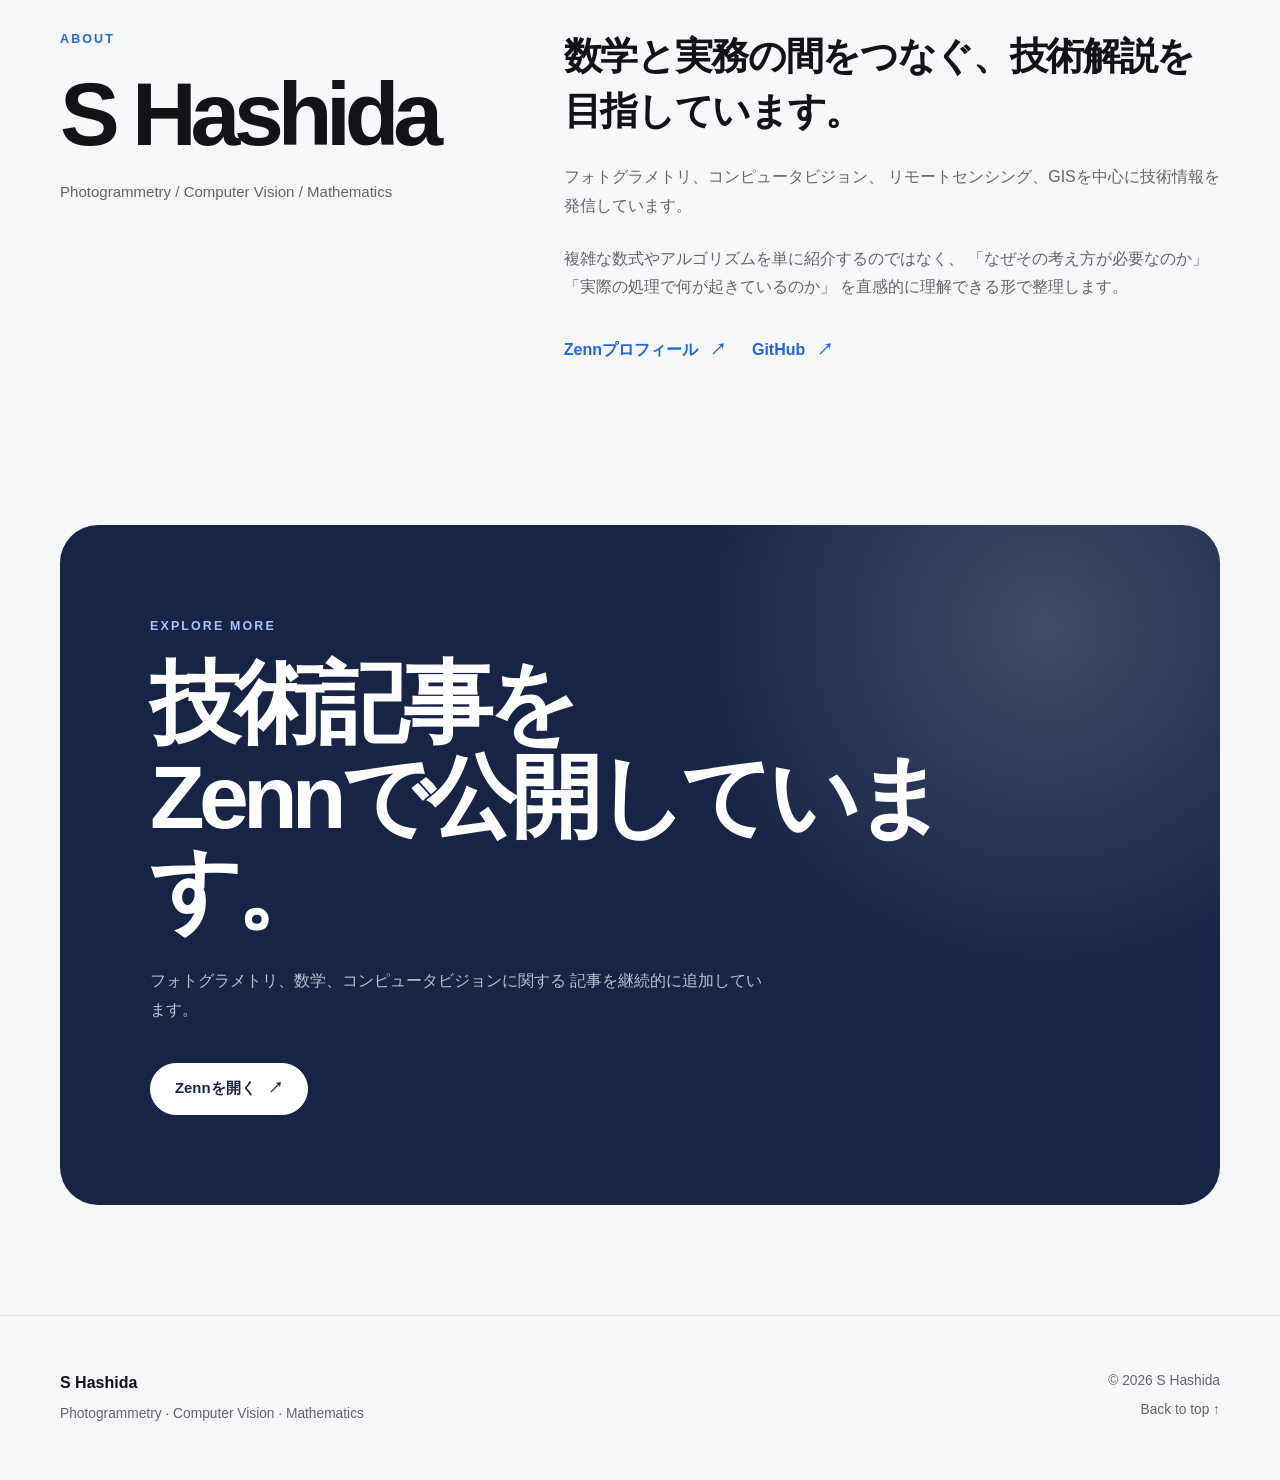
==== commit 76dddfd6: "Add articles page and navigation" ====
--- a/index.html
+++ b/index.html
@@ -15,15 +15,17 @@
     <meta name="author" content="S Hashida">
 
     <meta property="og:type" content="website">
+
+    <meta
+        property="og:title"
+        content="S Hashida | フォトグラメトリ数学"
+    >
+
     <meta
         property="og:description"
         content="フォトグラメトリ、コンピュータビジョン、SfM、SLAM、衛星測量で利用される数学とアルゴリズムを、直感と数式の両面から整理しています。"
     >
     <meta
-        property="og:description"
-        content="フォトグラメトリ、コンピュータビジョン、SfM、SLAM、リモートセンシングで利用される数学とアルゴリズムを整理しています。"
-    >
-    <meta
         property="og:url"
         content="https://shashida31-coder.github.io/portfolio/"
     >
@@ -42,7 +44,7 @@
         </a>
 
         <nav class="desktop-nav" aria-label="メインナビゲーション">
-            <a href="#series">Series</a>
+            <a href="articles.html">Series</a>
             <a href="#fields">Fields</a>
             <a href="#about">About</a>
             <a
@@ -83,7 +85,7 @@
         id="mobileNav"
         aria-label="スマートフォン用ナビゲーション"
     >
-        <a href="#series">Series</a>
+        <a href="articles.html">Series</a>
         <a href="#fields">Fields</a>
         <a href="#about">About</a>
         <a
@@ -138,7 +140,7 @@
                     <span aria-hidden="true">↗</span>
                 </a>
 
-                <a class="button button-secondary" href="#series">
+                <a class="button button-secondary" href="articles.html">
                     シリーズを見る
                 </a>
             </div>
@@ -184,14 +186,22 @@
                     </p>
 
                     <div class="series-actions">
+                        <a
+                            class="text-link"
+                            href="articles.html"
+                        >
+                            記事一覧を見る
+                            <span aria-hidden="true">→</span>
+                        </a>
+
                         <a
                             class="text-link"
                             href="https://zenn.dev/s_hashida/articles/d0e5e635e1ba0e"
                             target="_blank"
                             rel="noopener noreferrer"
                         >
-                            シリーズを読む
-                            <span aria-hidden="true">→</span>
+                            学習ロードマップを見る
+                            <span aria-hidden="true">↗</span>
                         </a>
                     </div>
                 </div>
--- a/css/style.css
+++ b/css/style.css
@@ -438,6 +438,9 @@
 }
 
 .series-actions {
+    display: flex;
+    flex-wrap: wrap;
+    gap: 16px 28px;
     margin-top: 32px;
 }
 
@@ -917,4 +920,250 @@
         animation-duration: 0.01ms !important;
         animation-iteration-count: 1 !important;
     }
-}+}
+
+/* --------------------------------
+   Articles page
+-------------------------------- */
+
+.articles-hero {
+    position: relative;
+    overflow: hidden;
+    padding: 170px 0 100px;
+}
+
+.articles-hero::after {
+    content: "";
+    position: absolute;
+    top: -220px;
+    right: -180px;
+    width: 600px;
+    height: 600px;
+    border-radius: 50%;
+    background:
+        radial-gradient(
+            circle,
+            rgba(57, 116, 255, 0.17),
+            rgba(57, 116, 255, 0)
+        );
+    pointer-events: none;
+}
+
+.articles-hero-inner {
+    position: relative;
+    z-index: 1;
+}
+
+.articles-hero h1 {
+    max-width: 920px;
+    margin: 0;
+    font-size: clamp(3.5rem, 9vw, 7.5rem);
+    line-height: 1.02;
+    letter-spacing: -0.07em;
+    word-break: keep-all;
+    overflow-wrap: normal;
+}
+
+.articles-hero-description {
+    max-width: 760px;
+    margin: 38px 0 0;
+    color: var(--subtext);
+    font-size: clamp(1rem, 2vw, 1.22rem);
+    line-height: 2;
+}
+
+.article-summary {
+    display: flex;
+    flex-wrap: wrap;
+    gap: 10px;
+    margin-top: 34px;
+}
+
+.article-summary span {
+    padding: 8px 14px;
+    border: 1px solid var(--border);
+    border-radius: 999px;
+    background: var(--surface);
+    color: var(--subtext);
+    font-size: 0.8rem;
+    font-weight: 700;
+}
+
+.articles-hero-actions {
+    margin-top: 28px;
+}
+
+.articles-section {
+    padding-top: 50px;
+}
+
+.article-category-nav {
+    position: sticky;
+    top: 90px;
+    z-index: 20;
+    display: flex;
+    flex-wrap: wrap;
+    gap: 8px;
+    margin-bottom: 90px;
+    padding: 14px;
+    border: 1px solid var(--border);
+    border-radius: 22px;
+    background: var(--header-background);
+    backdrop-filter: blur(20px);
+}
+
+.category-nav-link {
+    padding: 9px 14px;
+    border-radius: 999px;
+    color: var(--subtext);
+    font-size: 0.8rem;
+    font-weight: 700;
+    transition:
+        color 0.2s ease,
+        background-color 0.2s ease;
+}
+
+.category-nav-link:hover {
+    background: var(--surface);
+    color: var(--text);
+}
+
+.article-category {
+    scroll-margin-top: 180px;
+    padding-bottom: 120px;
+}
+
+.article-category-heading {
+    display: grid;
+    grid-template-columns: 70px minmax(0, 1fr);
+    gap: 30px;
+    margin-bottom: 42px;
+}
+
+.article-category-number {
+    margin: 10px 0 0;
+    color: var(--accent);
+    font-size: 0.8rem;
+    font-weight: 800;
+    letter-spacing: 0.15em;
+}
+
+.article-category-english {
+    margin: 0 0 10px;
+    color: var(--accent);
+    font-size: 0.75rem;
+    font-weight: 800;
+    letter-spacing: 0.12em;
+    text-transform: uppercase;
+}
+
+.article-category-heading h2 {
+    margin: 0;
+    font-size: clamp(2rem, 5vw, 4.2rem);
+    line-height: 1.1;
+    letter-spacing: -0.055em;
+    word-break: keep-all;
+    overflow-wrap: normal;
+}
+
+.article-category-description {
+    max-width: 700px;
+    margin: 20px 0 0;
+    color: var(--subtext);
+}
+
+.article-items {
+    border-top: 1px solid var(--border);
+}
+
+.article-item {
+    display: grid;
+    grid-template-columns: 70px minmax(0, 1fr) 30px;
+    gap: 30px;
+    align-items: center;
+    min-height: 96px;
+    border-bottom: 1px solid var(--border);
+    transition:
+        padding 0.2s ease,
+        color 0.2s ease,
+        background-color 0.2s ease;
+}
+
+.article-item:hover {
+    padding: 0 18px;
+    background: var(--surface);
+    color: var(--accent);
+}
+
+.article-number {
+    color: var(--accent);
+    font-size: 0.78rem;
+    font-weight: 800;
+    letter-spacing: 0.1em;
+}
+
+.article-title {
+    font-size: clamp(1rem, 2vw, 1.2rem);
+    font-weight: 650;
+    line-height: 1.55;
+}
+
+.article-arrow {
+    color: var(--subtext);
+    font-size: 1.05rem;
+    text-align: right;
+    transition: transform 0.2s ease;
+}
+
+.article-item:hover .article-arrow {
+    transform: translate(3px, -3px);
+}
+
+.article-loading {
+    color: var(--subtext);
+}
+
+@media (max-width: 680px) {
+    .articles-hero {
+        padding: 130px 0 75px;
+    }
+
+    .articles-hero h1 {
+        font-size: clamp(3rem, 16vw, 4.7rem);
+    }
+
+    .article-category-nav {
+        top: 76px;
+        margin-bottom: 65px;
+        flex-wrap: nowrap;
+        overflow-x: auto;
+        border-radius: 18px;
+    }
+
+    .category-nav-link {
+        flex: 0 0 auto;
+    }
+
+    .article-category {
+        padding-bottom: 85px;
+    }
+
+    .article-category-heading {
+        grid-template-columns: 1fr;
+        gap: 10px;
+    }
+
+    .article-category-number {
+        margin-top: 0;
+    }
+
+    .article-item {
+        grid-template-columns: 42px minmax(0, 1fr) 20px;
+        gap: 12px;
+        min-height: 88px;
+    }
+
+    .article-item:hover {
+        padding: 0 8px;
+    }
+}
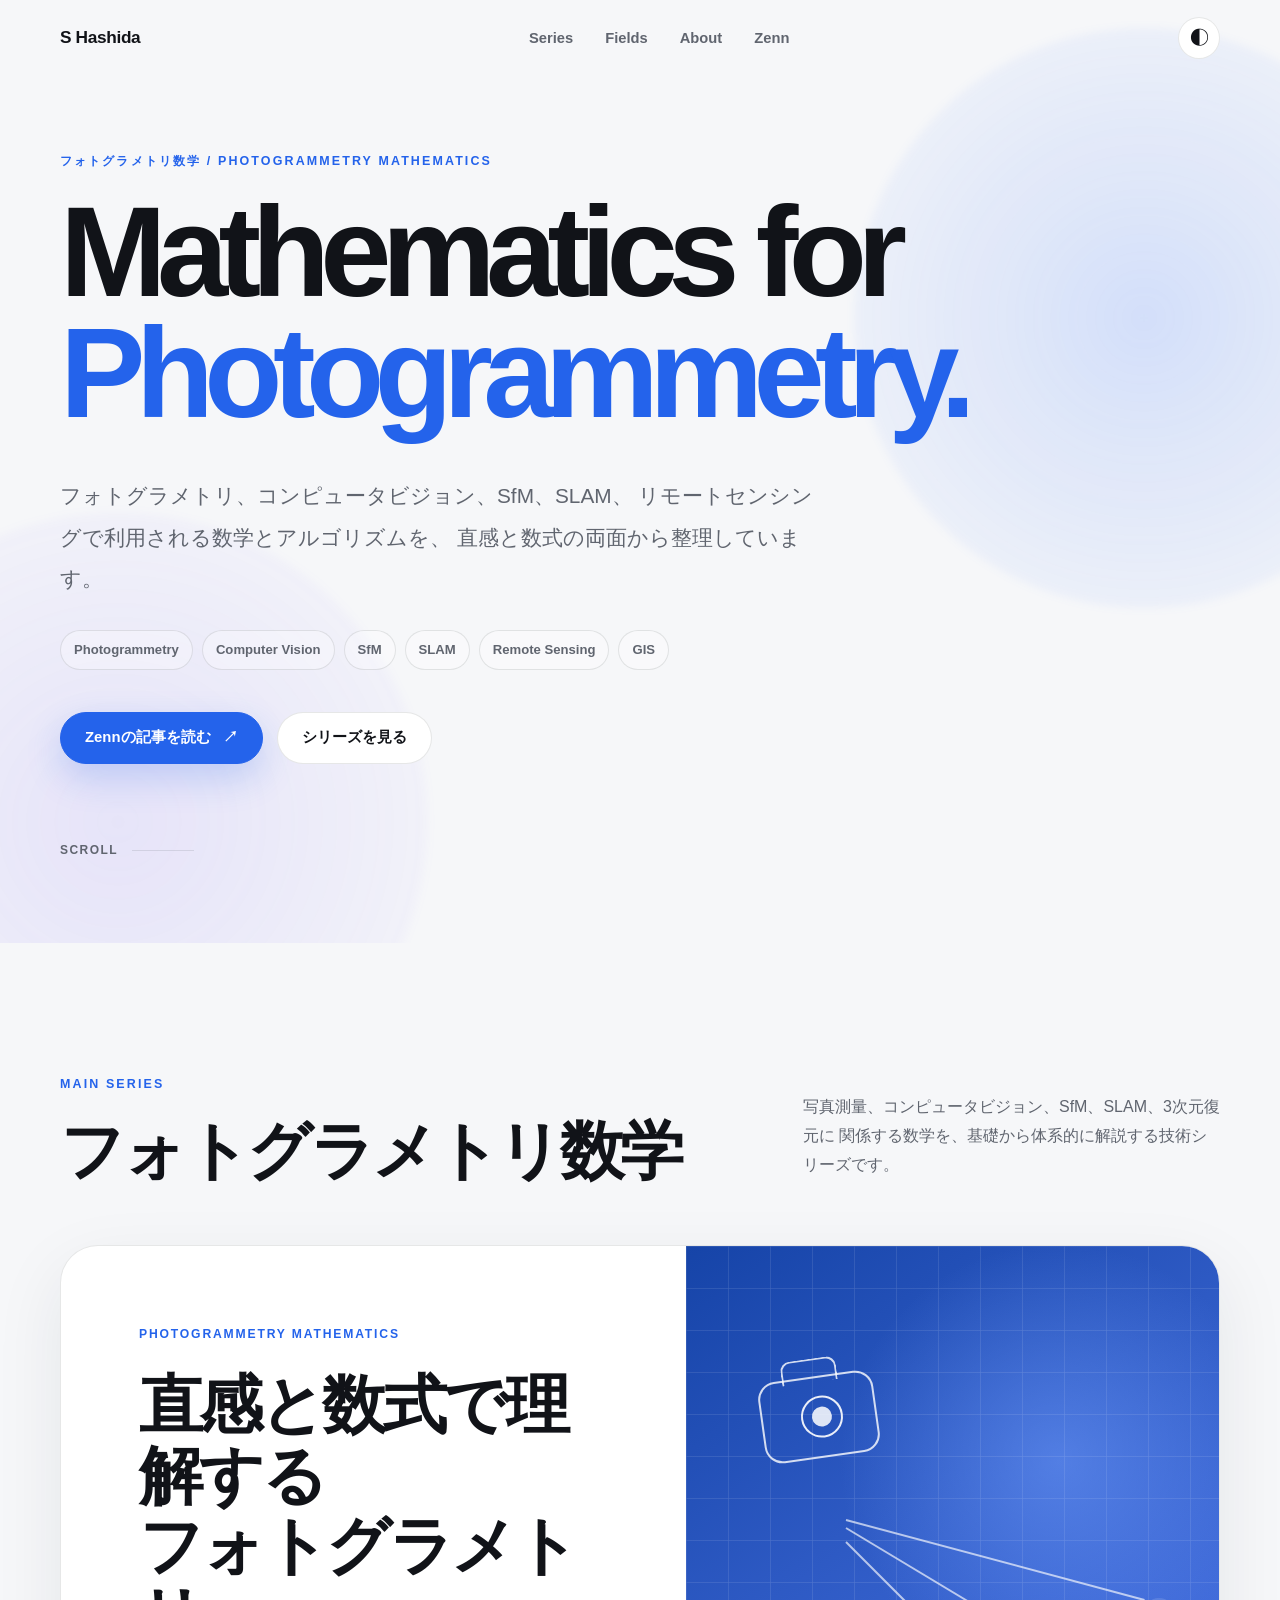
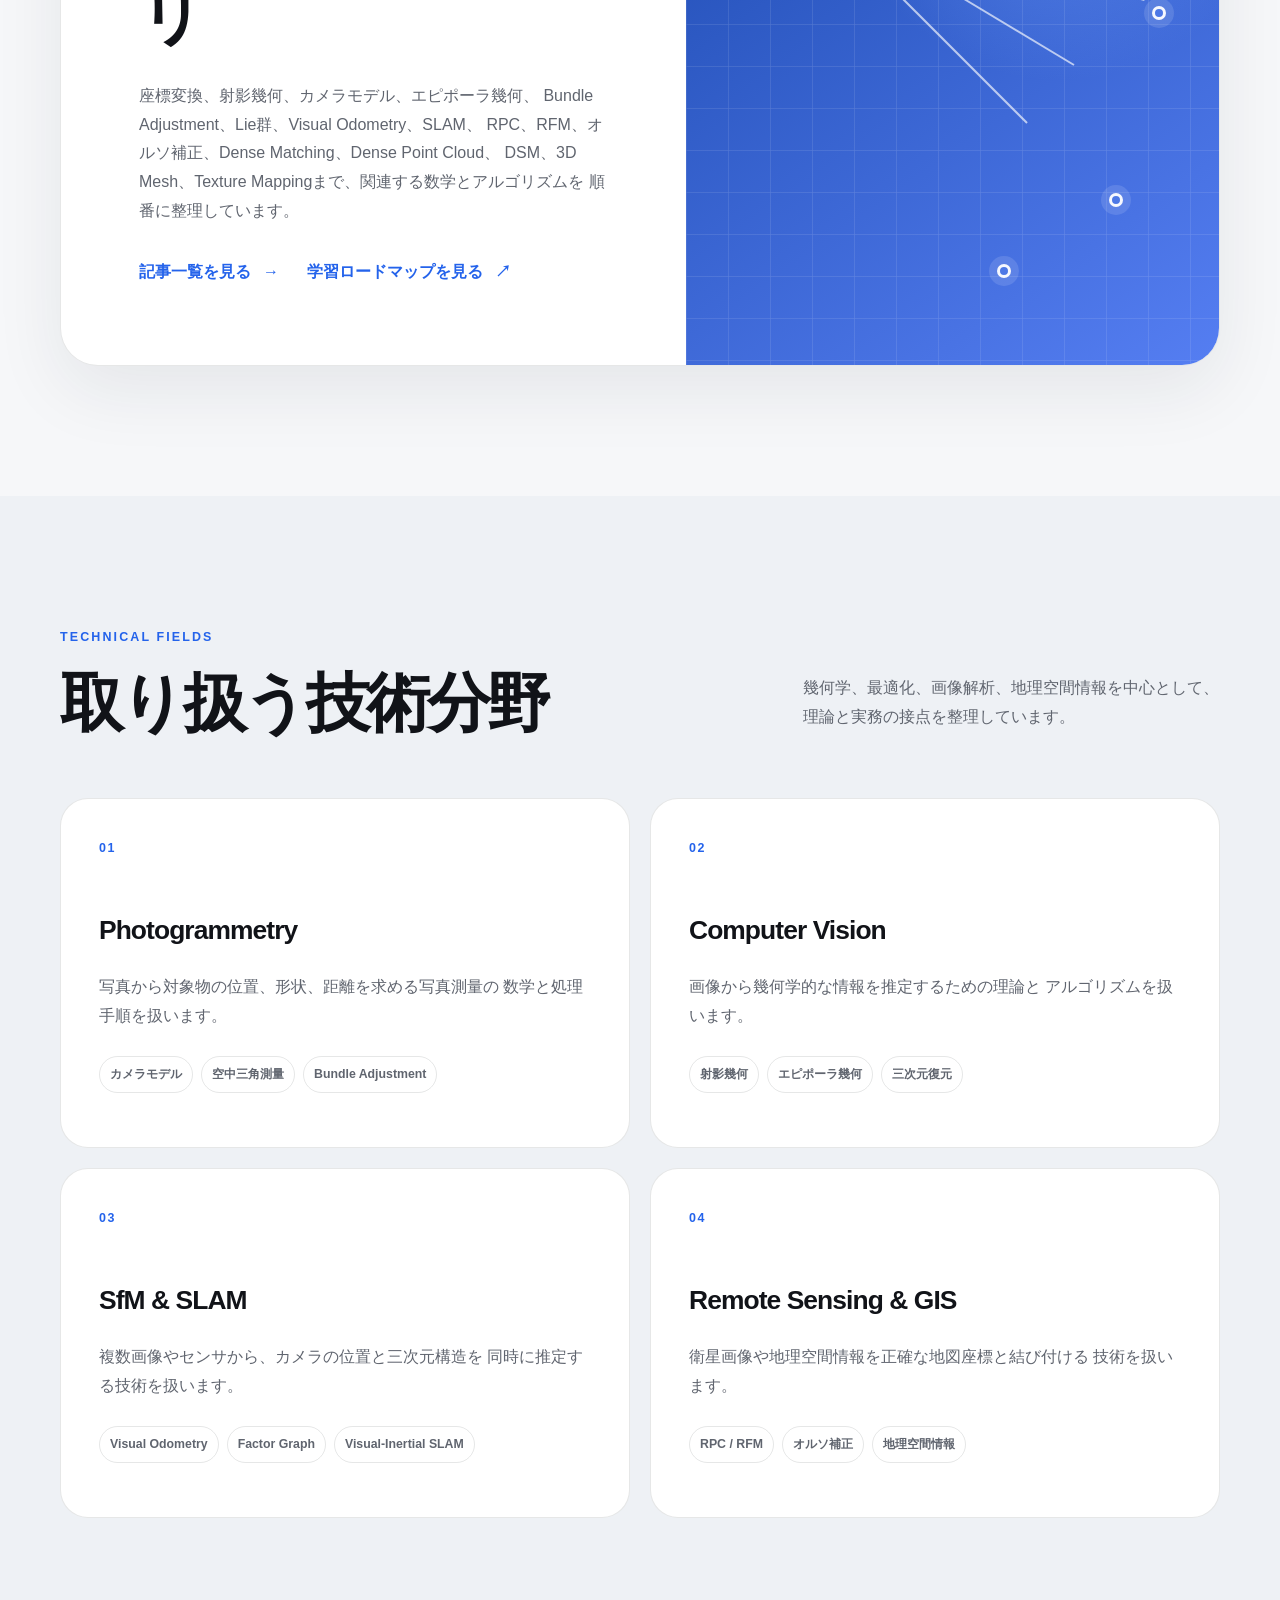
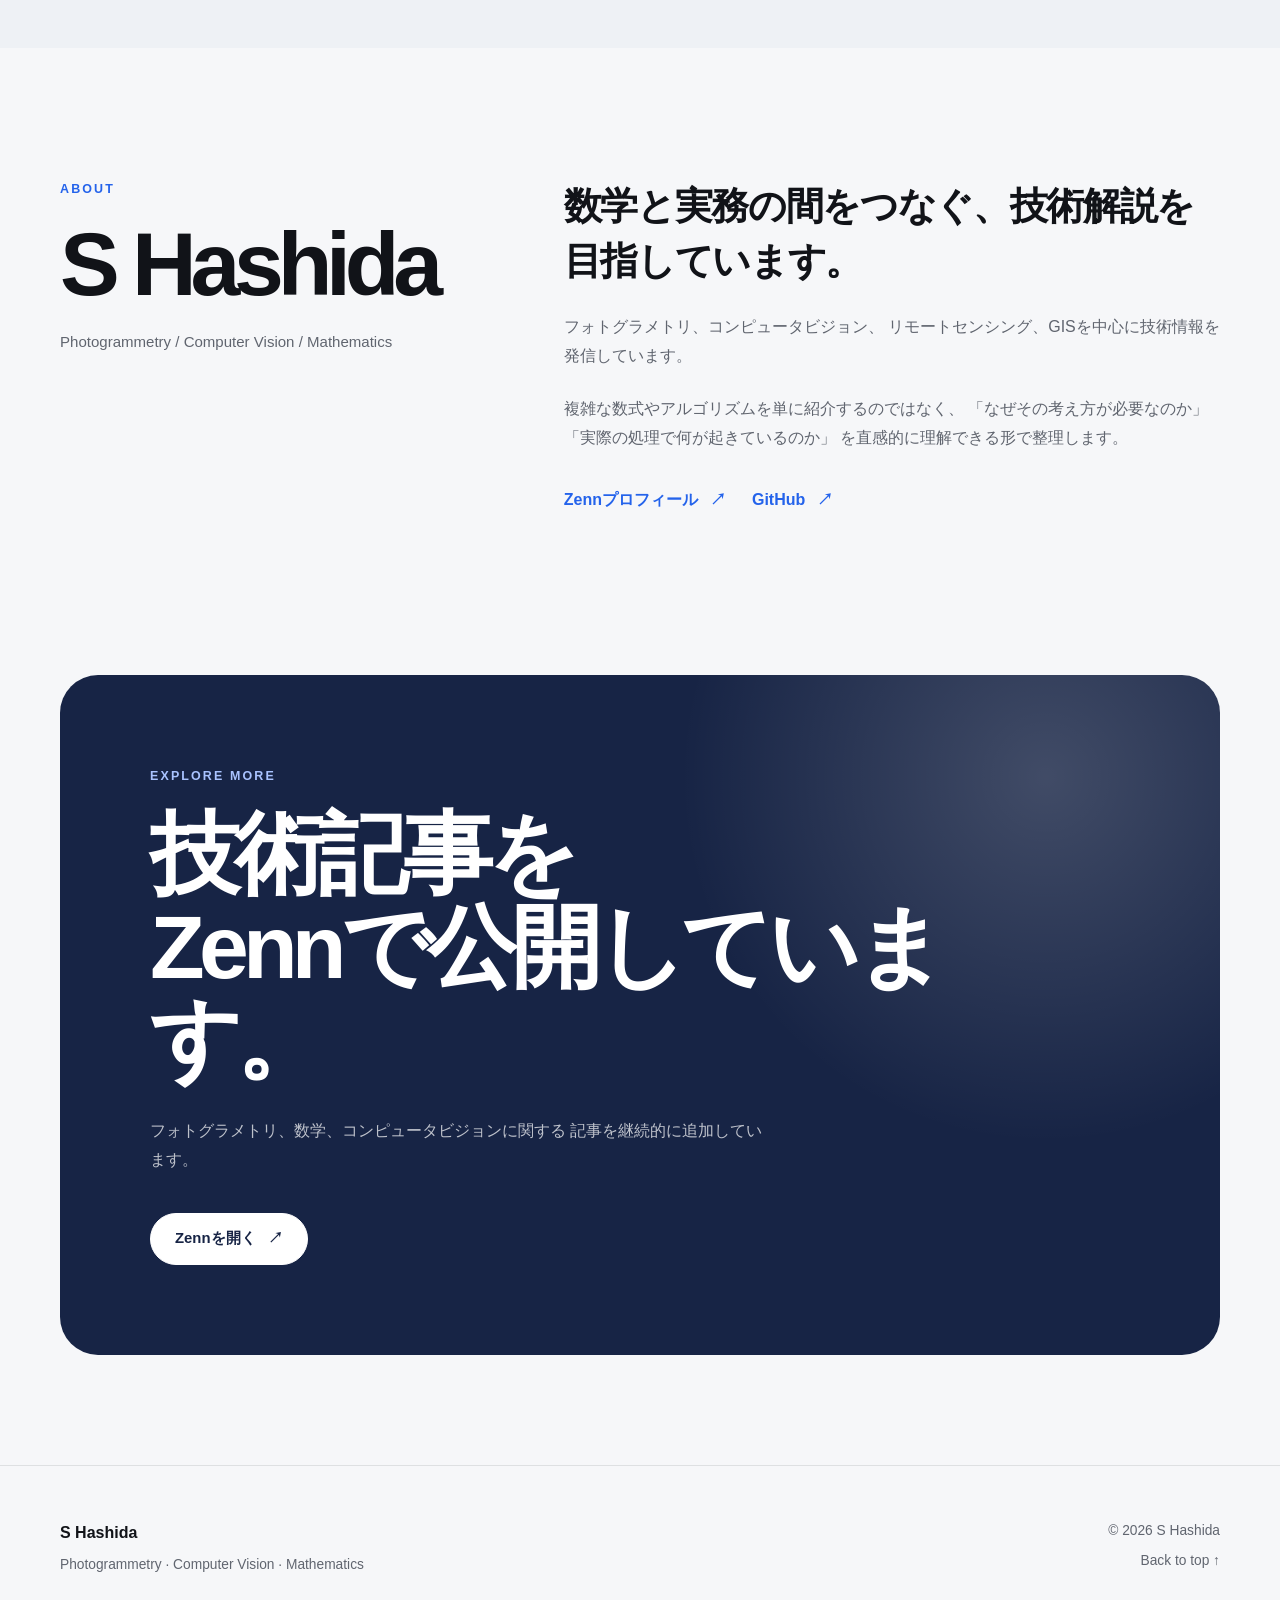
==== commit 2b3b1859: "Update site and articles through #55 Add articles #45–55 and the 3D reconstruction category. Update " ====
--- a/index.html
+++ b/index.html
@@ -9,7 +9,7 @@
 
     <meta
         name="description"
-        content="S Hashidaによる、フォトグラメトリ、コンピュータビジョン、SfM、SLAM、リモートセンシング、GIS、数学に関する技術情報サイトです。"
+        content="S Hashidaによるフォトグラメトリ数学の技術情報サイトです。カメラモデル、SfM、SLAM、写真測量、オルソ補正、Dense Matching、点群、DSM、3D Meshなどを、直感と数式の両面から体系的に解説しています。"
     >
 
     <meta name="author" content="S Hashida">
@@ -23,7 +23,7 @@
 
     <meta
         property="og:description"
-        content="フォトグラメトリ、コンピュータビジョン、SfM、SLAM、衛星測量で利用される数学とアルゴリズムを、直感と数式の両面から整理しています。"
+        content="カメラモデル、SfM、SLAM、写真測量、オルソ補正、Dense Matching、点群、DSM、3D Meshなど、フォトグラメトリで利用される数学とアルゴリズムを直感と数式の両面から体系的に整理しています。"
     >
     <meta
         property="og:url"
@@ -162,7 +162,7 @@
                 </div>
 
                 <p class="section-introduction">
-                    写真測量、コンピュータビジョン、SfM、SLAM、衛星測量に
+                    写真測量、コンピュータビジョン、SfM、SLAM、3次元復元に
                     関係する数学を、基礎から体系的に解説する技術シリーズです。
                 </p>
             </div>
@@ -181,7 +181,8 @@
                     <p>
                         座標変換、射影幾何、カメラモデル、エピポーラ幾何、
                         Bundle Adjustment、Lie群、Visual Odometry、SLAM、
-                        RPC、RFM、オルソ補正まで、関連する数学とアルゴリズムを
+                        RPC、RFM、オルソ補正、Dense Matching、Dense Point Cloud、
+                        DSM、3D Mesh、Texture Mappingまで、関連する数学とアルゴリズムを
                         順番に整理しています。
                     </p>
 
--- a/css/style.css
+++ b/css/style.css
@@ -427,8 +427,9 @@
     font-size: clamp(2.2rem, 5vw, 4.3rem);
     line-height: 1.1;
     letter-spacing: -0.055em;
-    word-break: keep-all;
-    overflow-wrap: normal;
+
+    word-break: normal;
+    overflow-wrap: anywhere;
 }
 
 .series-content > p:not(.card-label) {
@@ -701,7 +702,7 @@
 }
 
 .contact-card h2 {
-    max-width: 800px;
+    max-width: 950px;
     margin: 0;
     font-size: clamp(2.6rem, 7vw, 5.6rem);
     line-height: 1.04;
@@ -806,6 +807,32 @@
     .series-visual {
         min-height: 410px;
     }
+
+    .section-heading {
+        min-width: 0;
+        width: 100%;
+    }
+
+    .section-heading > * {
+        min-width: 0;
+        max-width: 100%;
+    }
+
+    .section-heading h2 {
+        max-width: 100%;
+        font-size: clamp(2.2rem, 8vw, 3.2rem);
+        line-height: 1.15;
+        letter-spacing: -0.05em;
+        word-break: normal;
+        overflow-wrap: anywhere;
+    }
+
+    .section-introduction {
+        max-width: 100%;
+        overflow-wrap: anywhere;
+    }
+
+
 }
 
 @media (max-width: 680px) {
@@ -823,7 +850,9 @@
     }
 
     .hero h1 {
-        font-size: clamp(3.5rem, 18vw, 5.4rem);
+        font-size: clamp(2.5rem, 11.5vw, 3.6rem);
+        line-height: 1;
+        letter-spacing: -0.06em;
     }
 
     .hero-description {
@@ -852,10 +881,6 @@
         margin-bottom: 38px;
     }
 
-    .section-heading h2 {
-        font-size: clamp(2.7rem, 14vw, 4rem);
-    }
-
     .series-card,
     .contact-card {
         border-radius: 26px;
@@ -866,7 +891,9 @@
     }
 
     .series-content h3 {
-        font-size: 2.45rem;
+        font-size: 2.1rem;
+        word-break: normal;
+        overflow-wrap: anywhere;
     }
 
     .series-visual {
@@ -905,6 +932,15 @@
     .footer-meta {
         text-align: left;
     }
+
+    .series-content {
+        min-width: 0;
+    }
+
+    .section-heading {
+        margin-bottom: 38px;
+    }
+
 }
 
 @media (prefers-reduced-motion: reduce) {
@@ -1129,7 +1165,11 @@
     }
 
     .articles-hero h1 {
-        font-size: clamp(3rem, 16vw, 4.7rem);
+        font-size: clamp(2.4rem, 11vw, 3.5rem);
+        line-height: 1.05;
+        letter-spacing: -0.06em;
+        word-break: normal;
+        overflow-wrap: anywhere;
     }
 
     .article-category-nav {
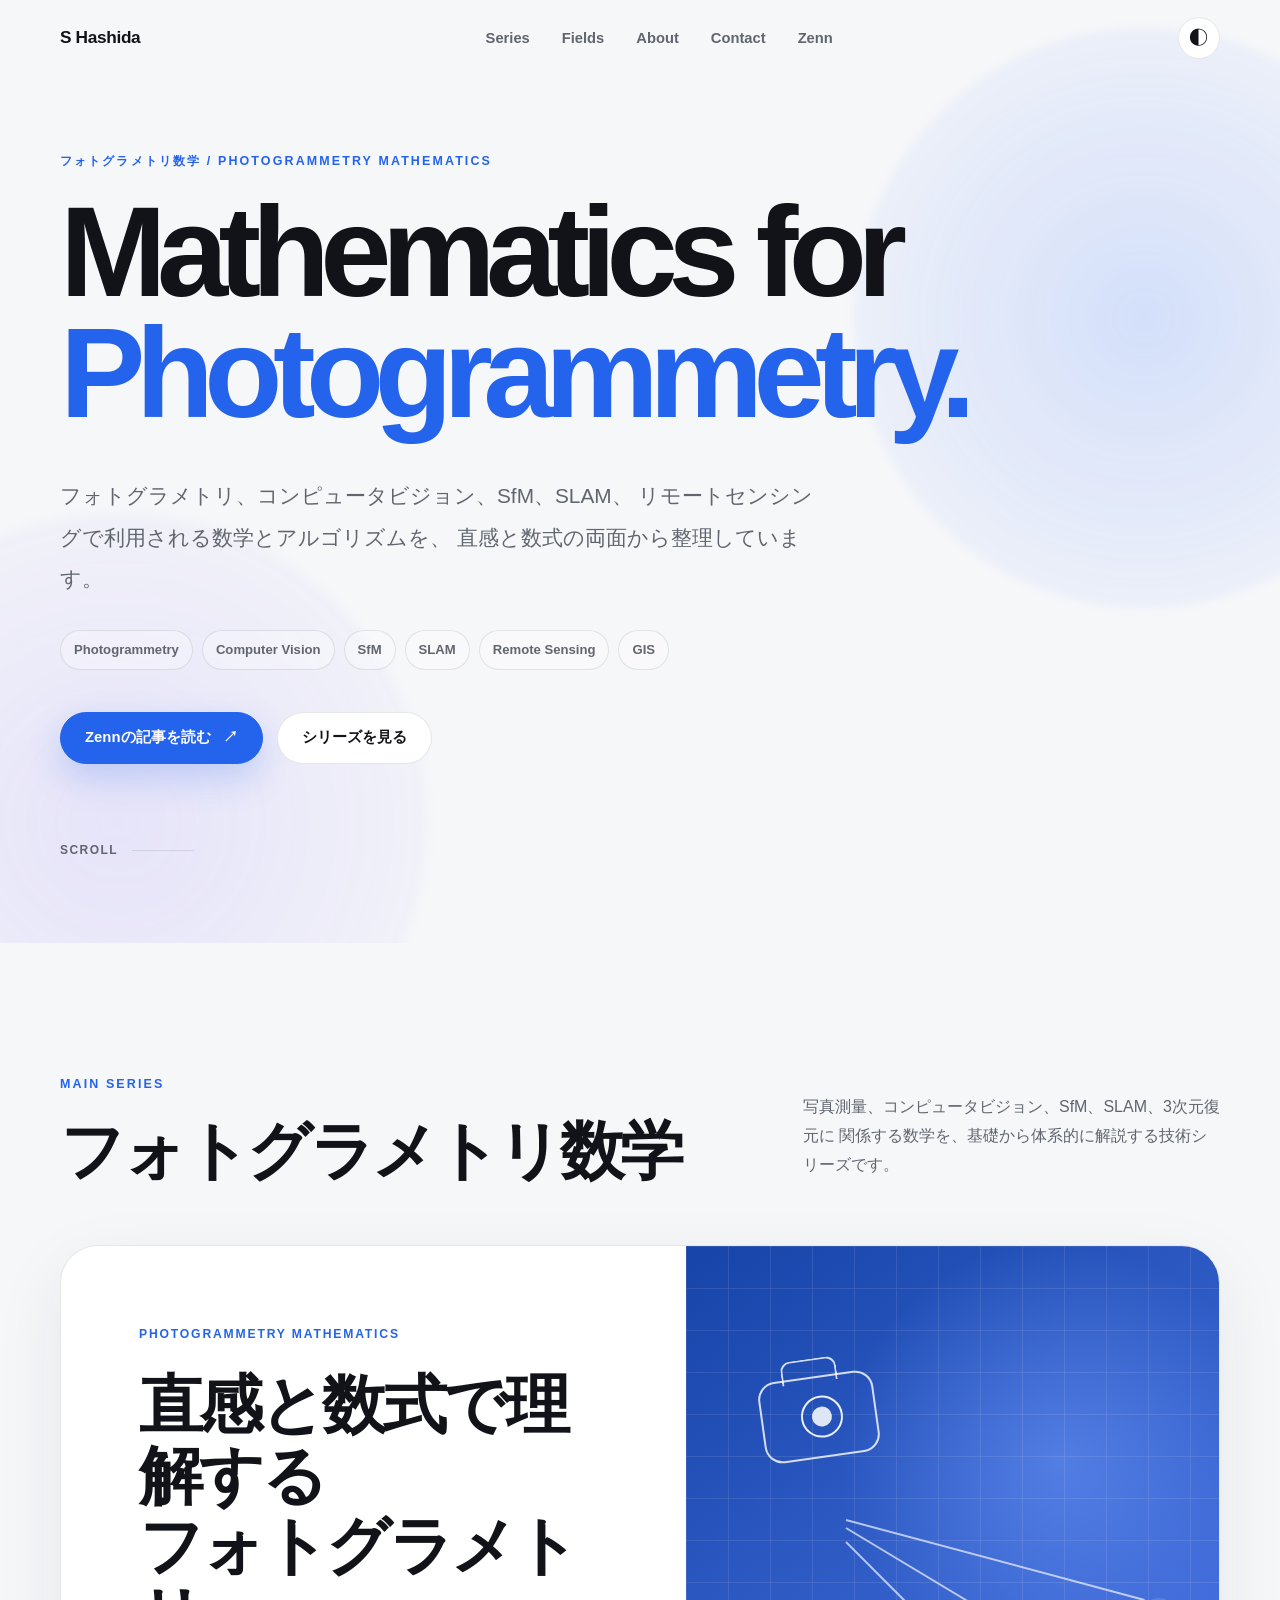
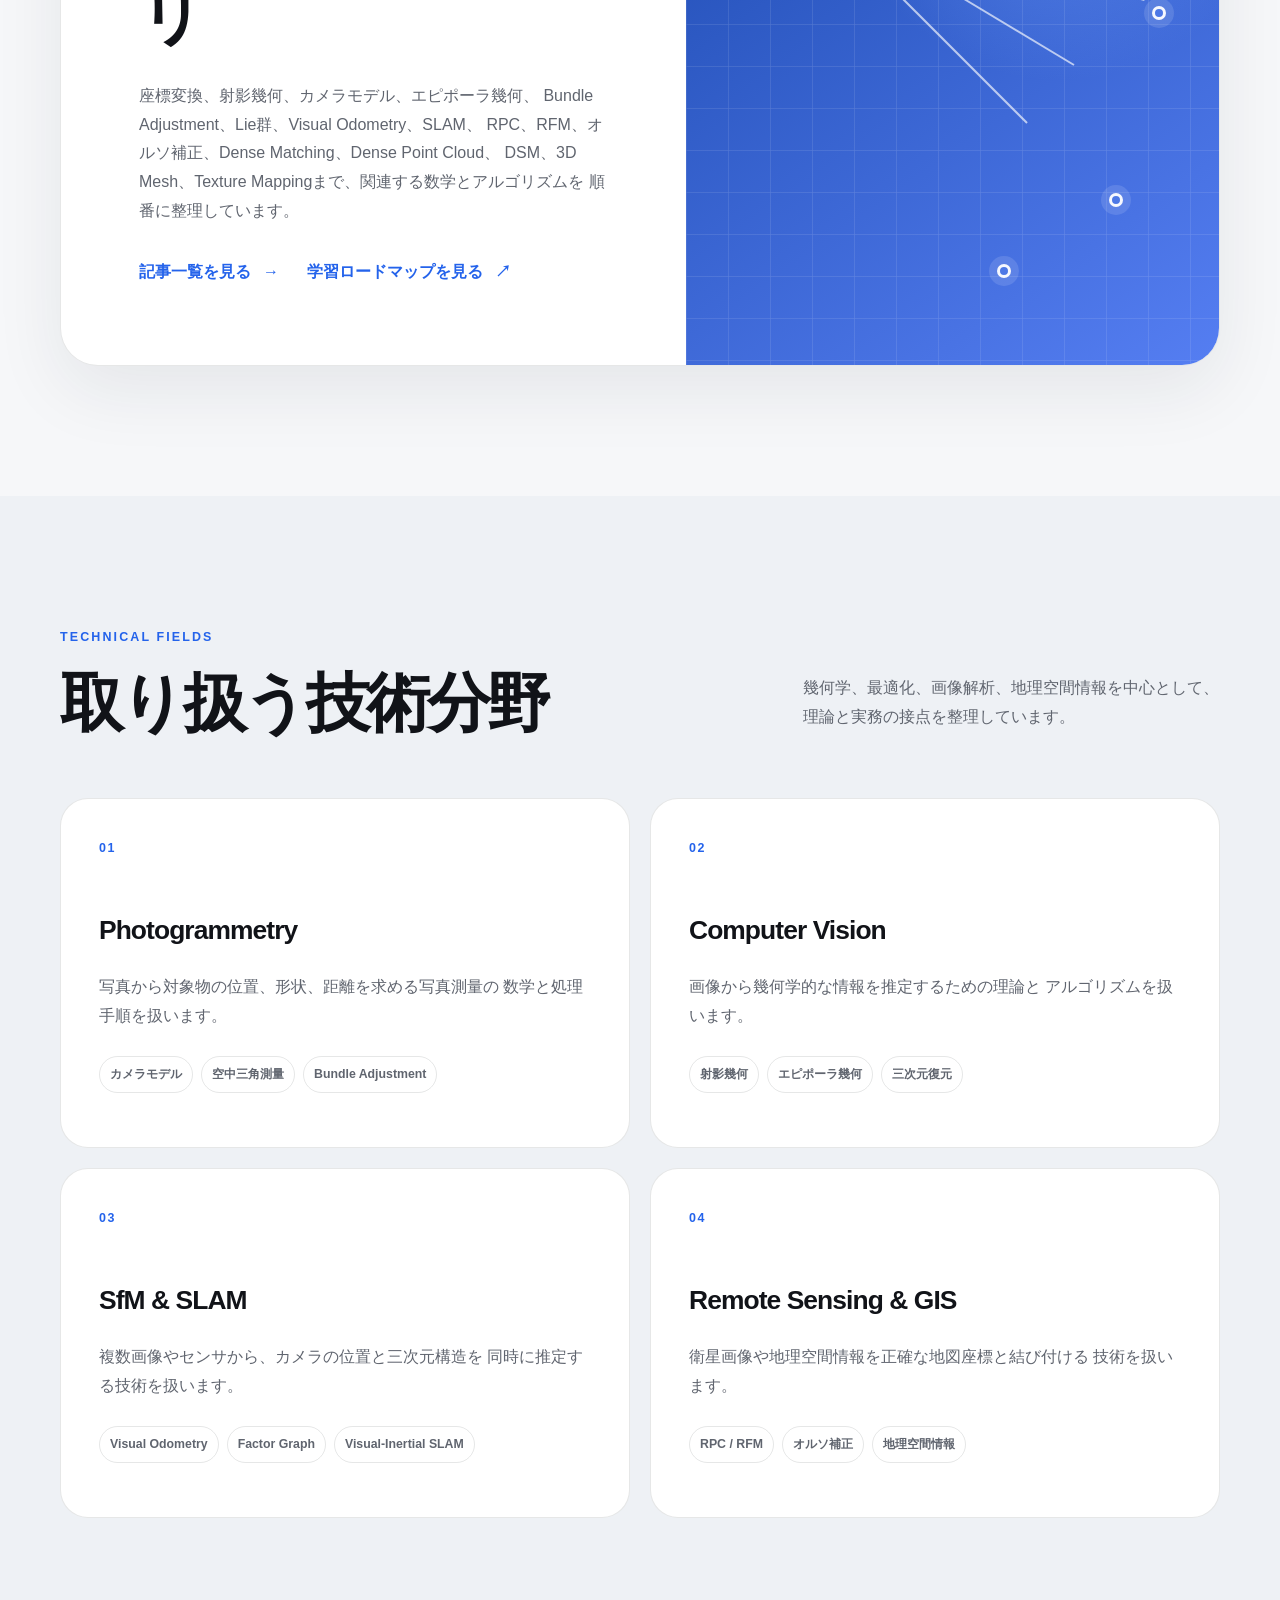
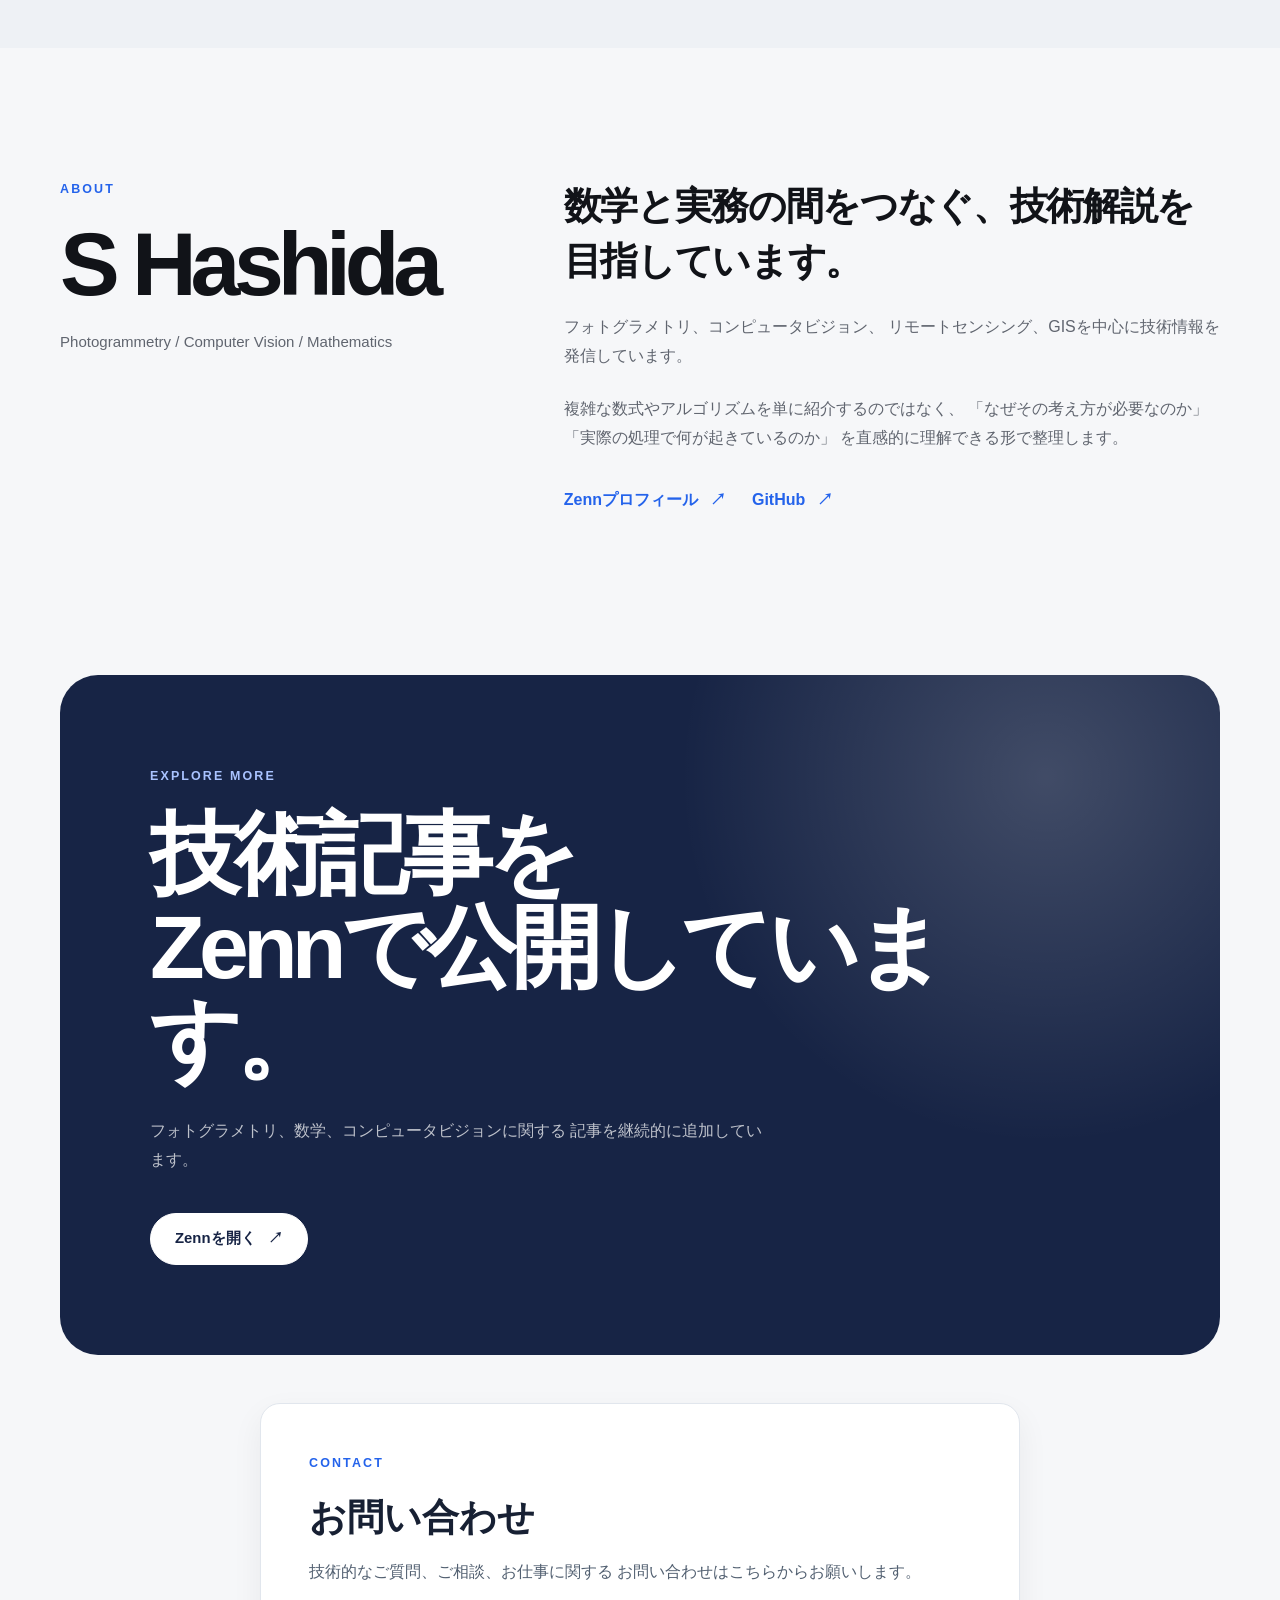
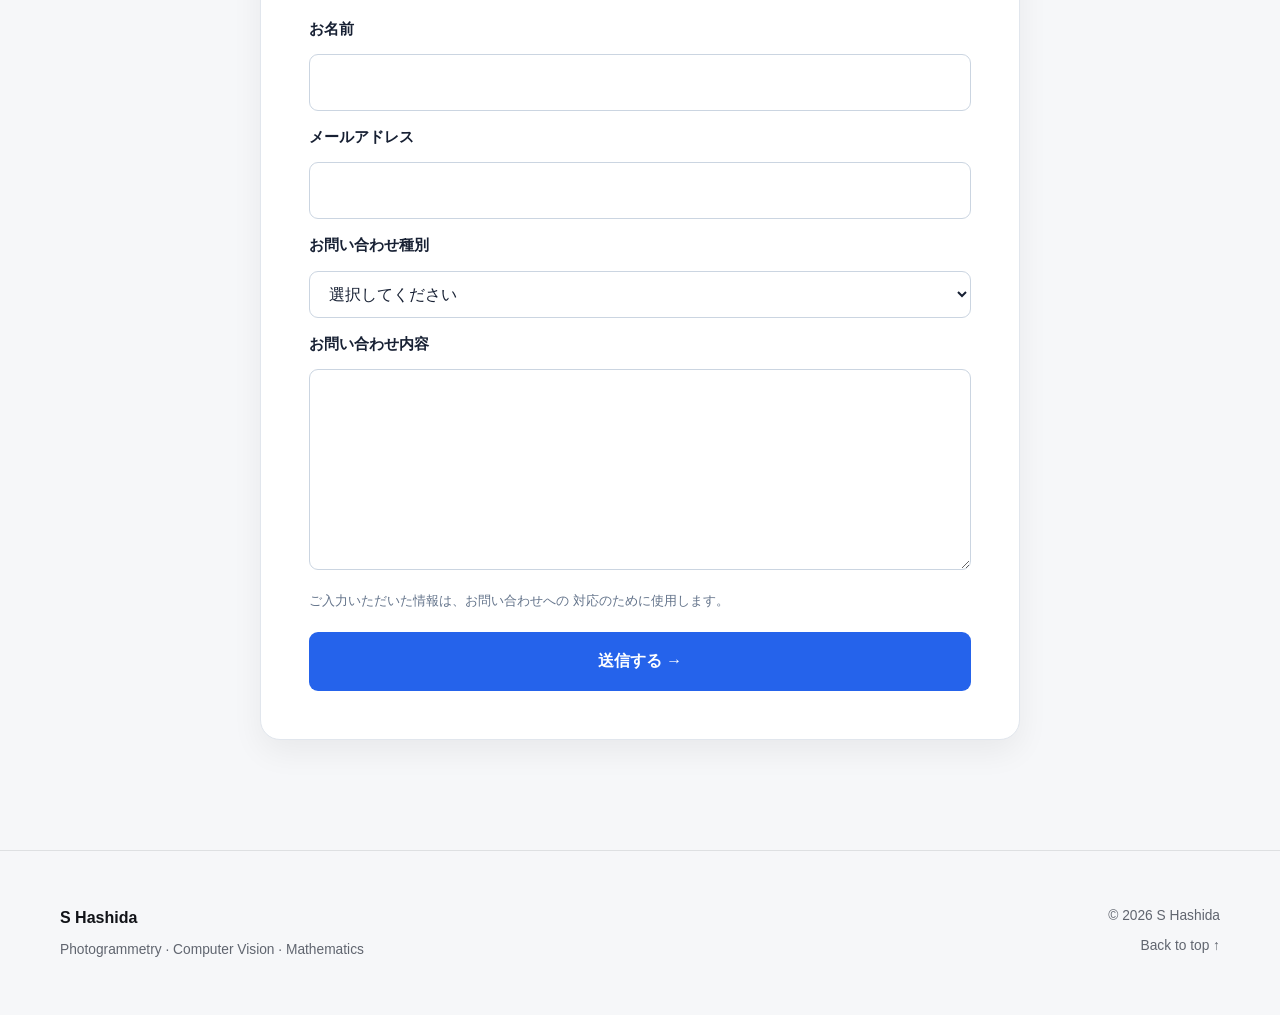
==== commit 4eec2052: "Add contact form to portfolio" ====
--- a/index.html
+++ b/index.html
@@ -47,6 +47,7 @@
             <a href="articles.html">Series</a>
             <a href="#fields">Fields</a>
             <a href="#about">About</a>
+            <a href="#contact">Contact</a>
             <a
                 href="https://zenn.dev/s_hashida"
                 target="_blank"
@@ -393,6 +394,67 @@
                     <span aria-hidden="true">↗</span>
                 </a>
             </div>
+        <div class="contact-form-card" id="contact">
+            <p class="section-label">Contact</p>
+
+            <h2>お問い合わせ</h2>
+
+            <p class="contact-form-description">
+                技術的なご質問、ご相談、お仕事に関する
+                お問い合わせはこちらからお願いします。
+            </p>
+
+            <form
+                action="https://formspree.io/f/mljjoznk"
+                method="POST"
+                accept-charset="UTF-8"
+                class="contact-form"
+            >
+                <label for="contact-name">お名前</label>
+                <input
+                    type="text"
+                    id="contact-name"
+                    name="name"
+                    autocomplete="name"
+                    required
+                >
+
+                <label for="contact-email">メールアドレス</label>
+                <input
+                    type="email"
+                    id="contact-email"
+                    name="email"
+                    autocomplete="email"
+                    required
+                >
+
+                <label for="contact-type">お問い合わせ種別</label>
+                <select id="contact-type" name="inquiry_type" required>
+                    <option value="">選択してください</option>
+                    <option value="記事に関する質問">記事に関する質問</option>
+                    <option value="技術的な相談">技術的な相談</option>
+                    <option value="お仕事のご相談">お仕事のご相談</option>
+                    <option value="その他">その他</option>
+                </select>
+
+                <label for="contact-message">お問い合わせ内容</label>
+                <textarea
+                    id="contact-message"
+                    name="message"
+                    rows="6"
+                    required
+                ></textarea>
+
+                <p class="contact-form-note">
+                    ご入力いただいた情報は、お問い合わせへの
+                    対応のために使用します。
+                </p>
+
+                <button type="submit" class="contact-submit">
+                    送信する →
+                </button>
+            </form>
+        </div>            
         </div>
     </section>
 
--- a/css/style.css
+++ b/css/style.css
@@ -1207,3 +1207,95 @@
         padding: 0 8px;
     }
 }
+
+/* Contact Form */
+
+.contact-form-card {
+    max-width: 760px;
+    margin: 48px auto 0;
+    padding: clamp(24px, 5vw, 48px);
+    background: #ffffff;
+    color: #172033;
+    border: 1px solid #e1e6ed;
+    border-radius: 20px;
+    box-shadow: 0 12px 32px rgba(0, 0, 0, 0.06);
+}
+
+.contact-form-card h2 {
+    margin: 8px 0 16px;
+    font-size: clamp(1.7rem, 4vw, 2.3rem);
+    line-height: 1.3;
+}
+
+.contact-form-description {
+    margin-bottom: 28px;
+    line-height: 1.8;
+    color: #526071;
+}
+
+.contact-form {
+    display: flex;
+    flex-direction: column;
+    gap: 12px;
+}
+
+.contact-form label {
+    font-size: 0.95rem;
+    font-weight: 600;
+}
+
+.contact-form input,
+.contact-form select,
+.contact-form textarea {
+    box-sizing: border-box;
+    width: 100%;
+    padding: 13px 15px;
+    border: 1px solid #cbd5e1;
+    border-radius: 9px;
+    background: #ffffff;
+    color: #172033;
+    font: inherit;
+    font-size: 16px;
+}
+
+.contact-form textarea {
+    resize: vertical;
+    min-height: 140px;
+}
+
+.contact-form input:focus,
+.contact-form select:focus,
+.contact-form textarea:focus {
+    outline: 2px solid #2563eb;
+    outline-offset: 2px;
+}
+
+.contact-form-note {
+    margin: 8px 0;
+    color: #64748b;
+    font-size: 0.82rem;
+    line-height: 1.7;
+}
+
+.contact-submit {
+    width: 100%;
+    padding: 15px 20px;
+    border: none;
+    border-radius: 9px;
+    background: #2563eb;
+    color: #ffffff;
+    font: inherit;
+    font-weight: 700;
+    cursor: pointer;
+    transition: background 0.2s ease;
+}
+
+.contact-submit:hover {
+    background: #1d4ed8;
+}
+
+@media (max-width: 680px) {
+    .contact-form-card {
+        margin-top: 28px;
+    }
+}
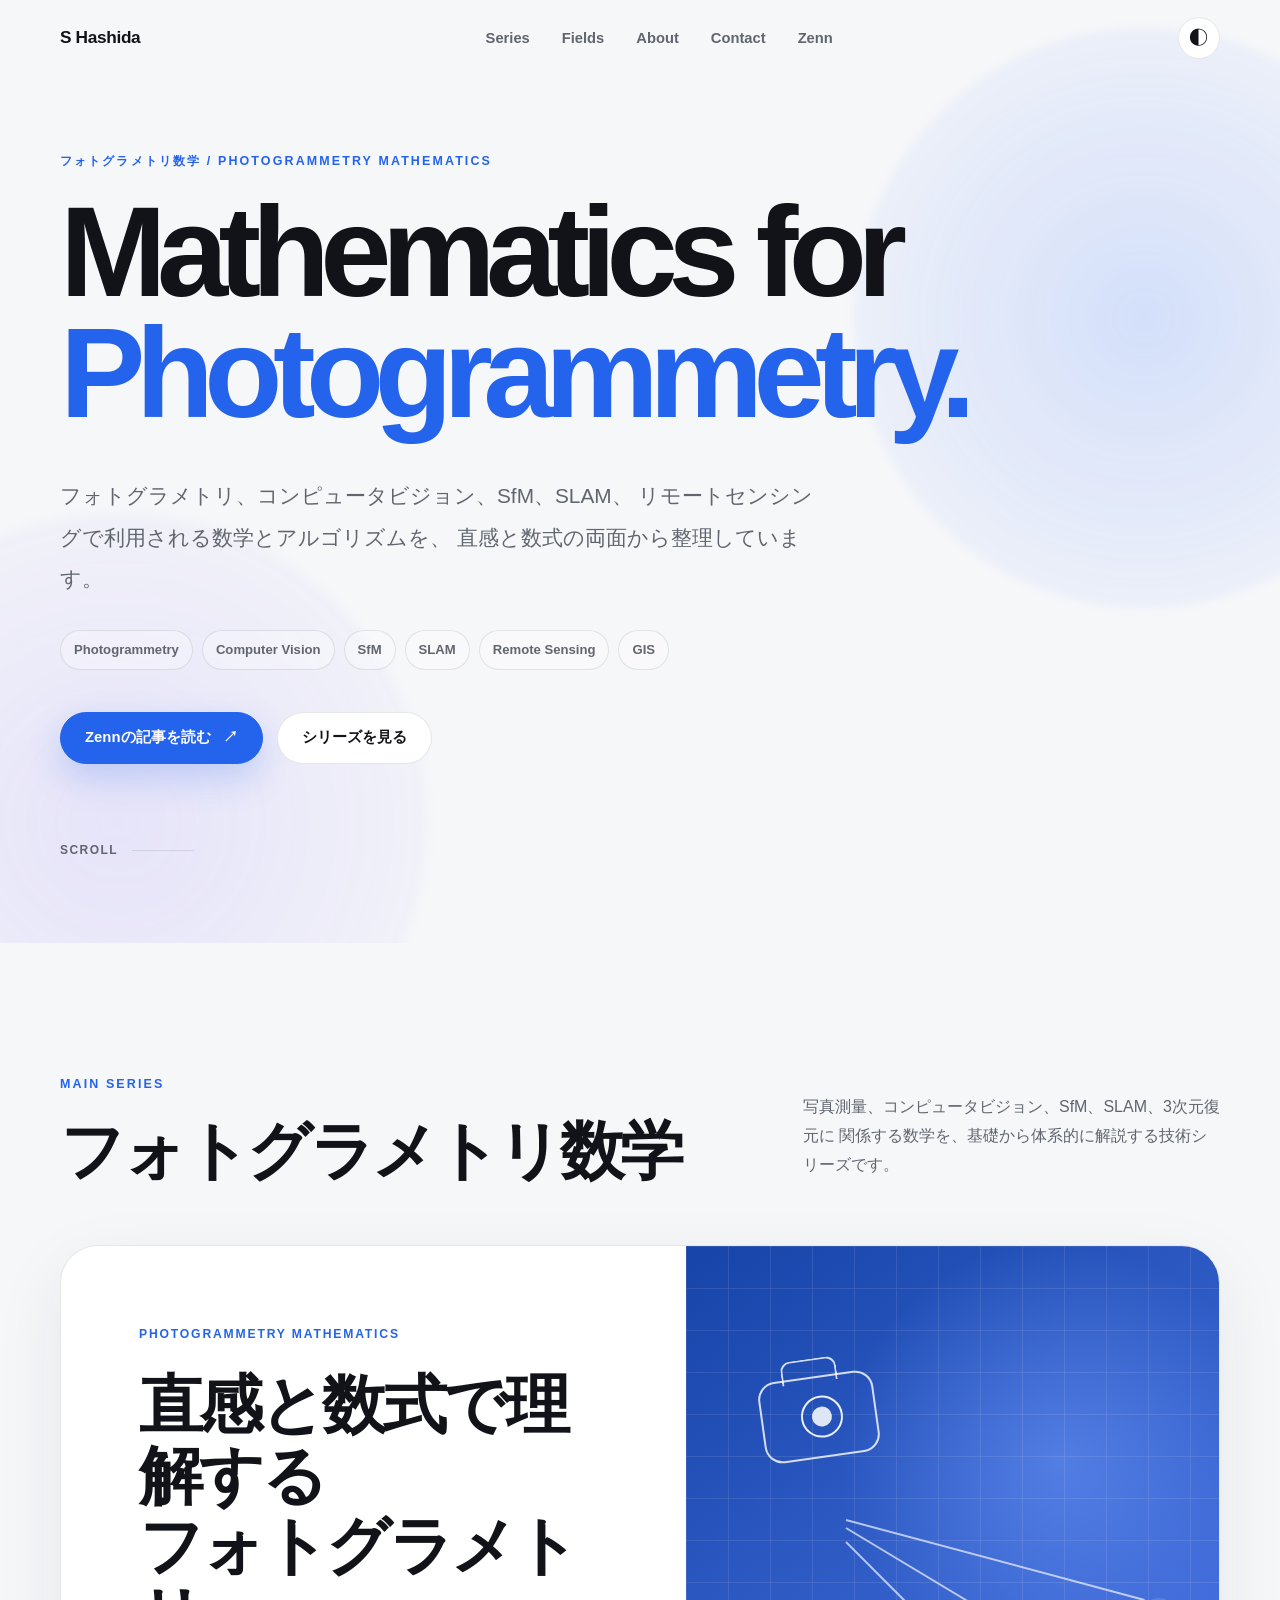
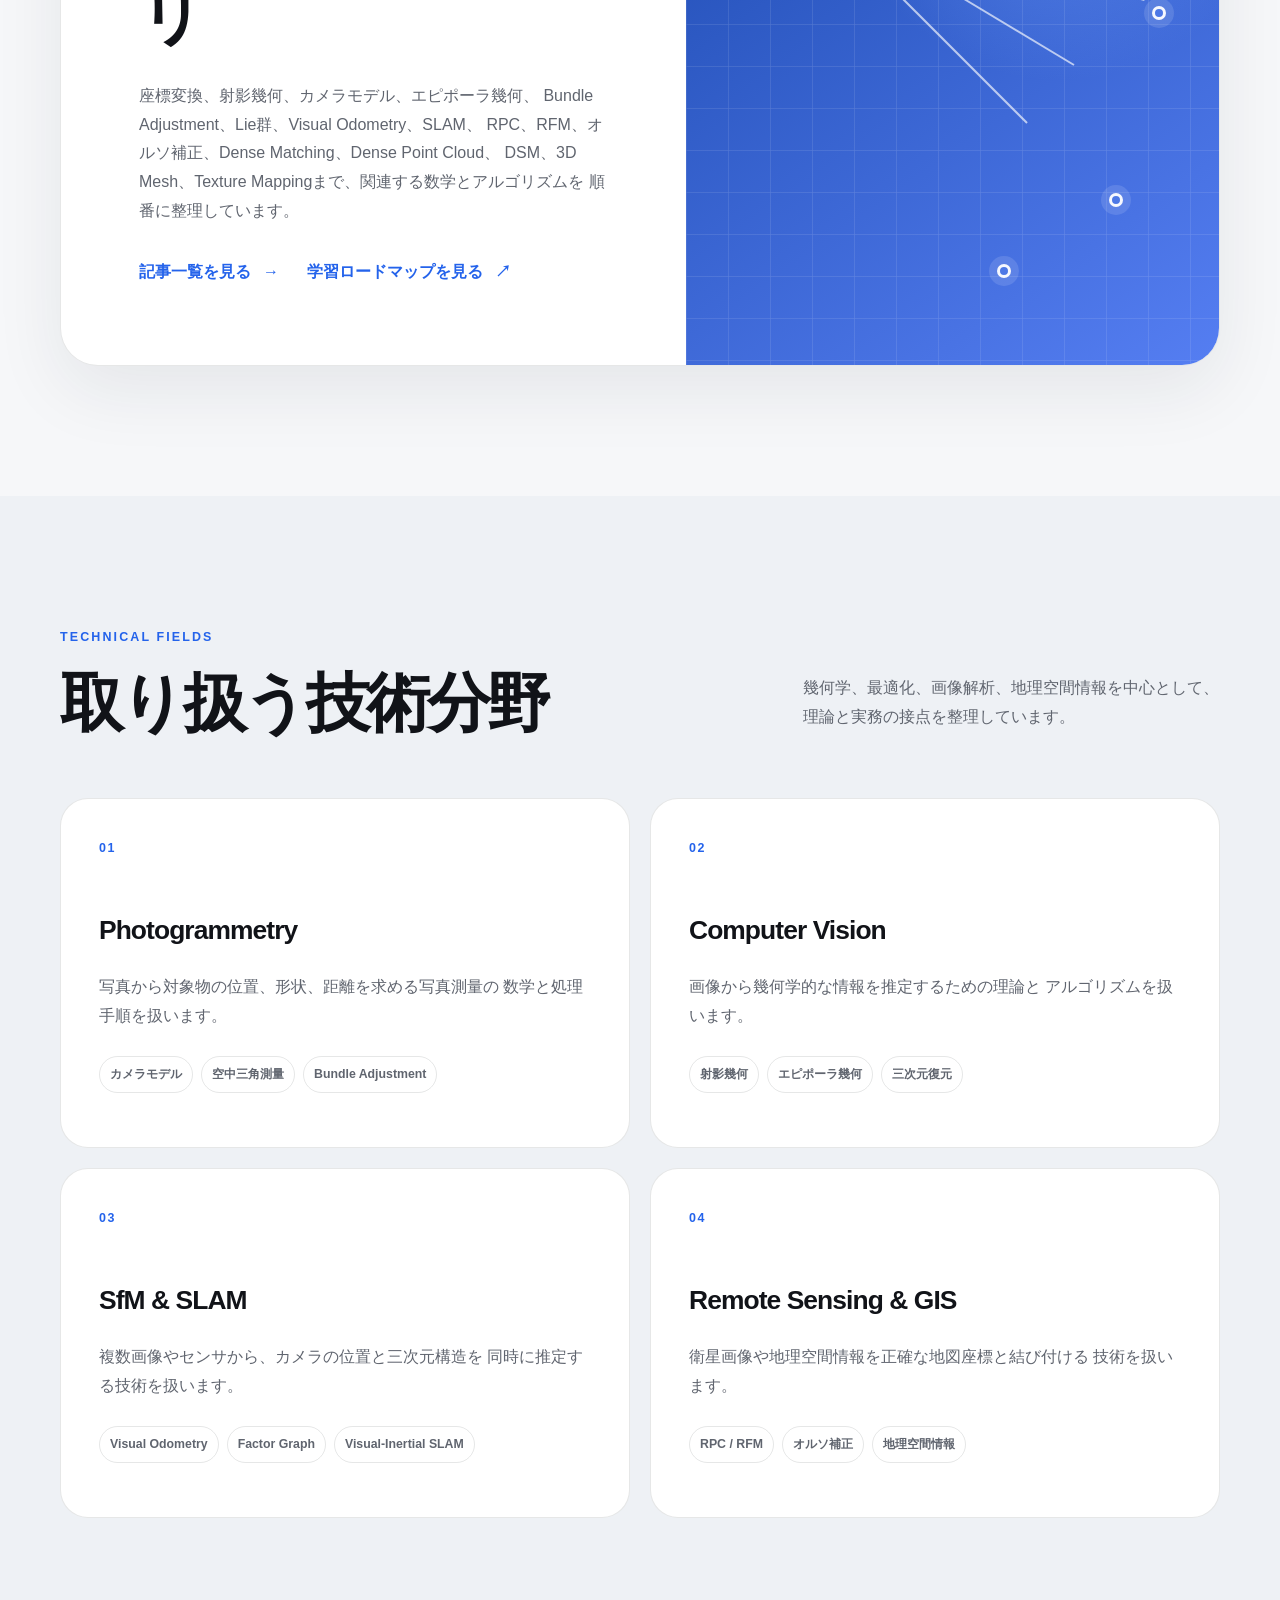
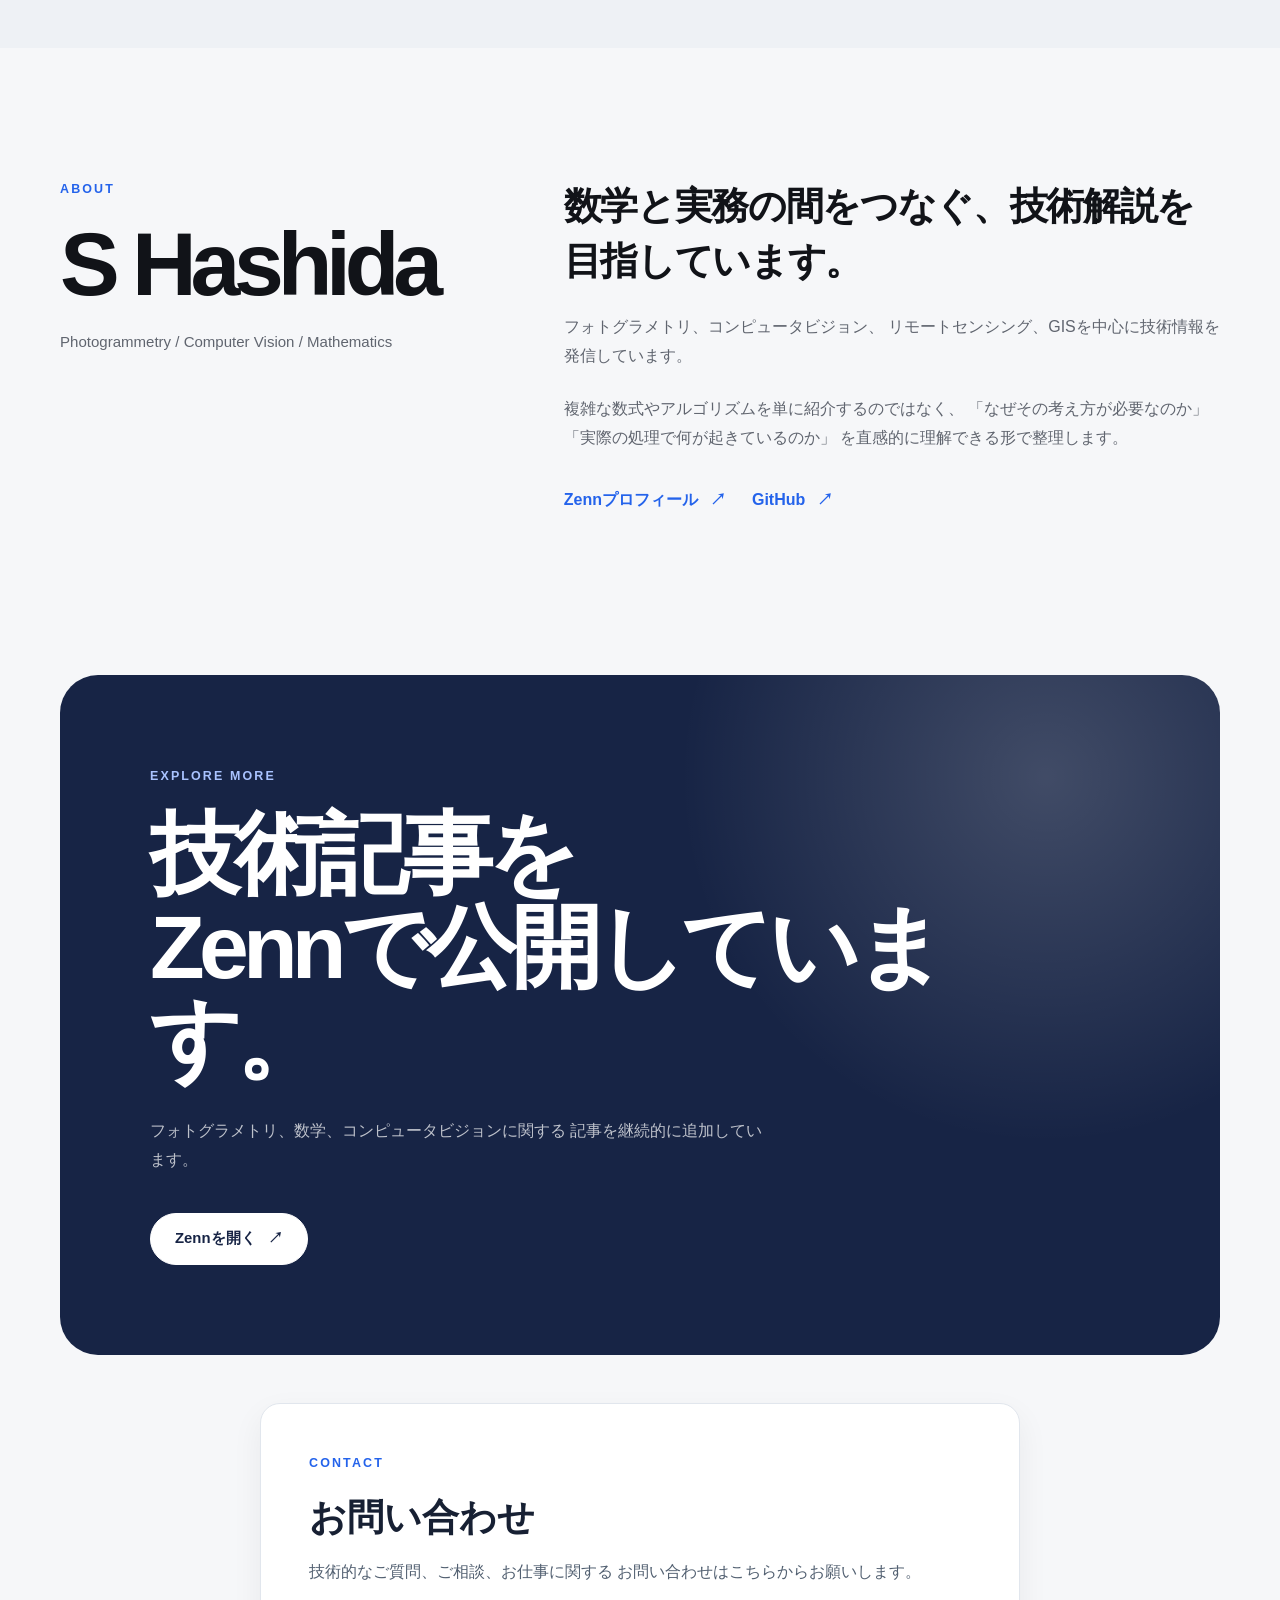
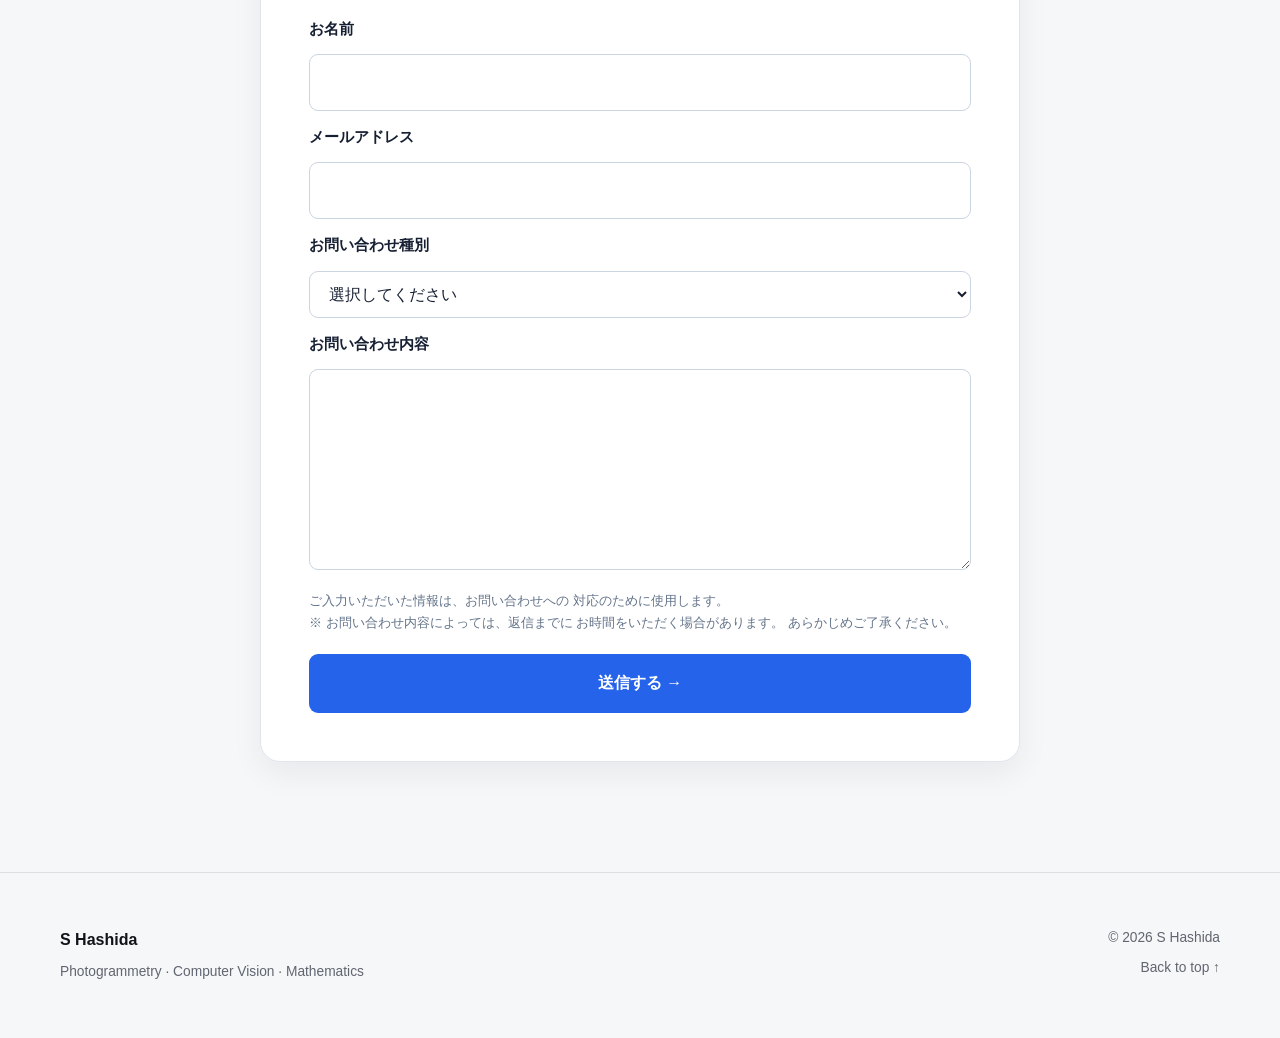
==== commit fa7434c6: "Update index.html" ====
--- a/index.html
+++ b/index.html
@@ -89,6 +89,7 @@
         <a href="articles.html">Series</a>
         <a href="#fields">Fields</a>
         <a href="#about">About</a>
+        <a href="#contact">Contact</a>
         <a
             href="https://zenn.dev/s_hashida"
             target="_blank"
@@ -447,7 +448,10 @@
 
                 <p class="contact-form-note">
                     ご入力いただいた情報は、お問い合わせへの
-                    対応のために使用します。
+                    対応のために使用します。<br>
+                    ※ お問い合わせ内容によっては、返信までに
+                    お時間をいただく場合があります。
+                    あらかじめご了承ください。
                 </p>
 
                 <button type="submit" class="contact-submit">
